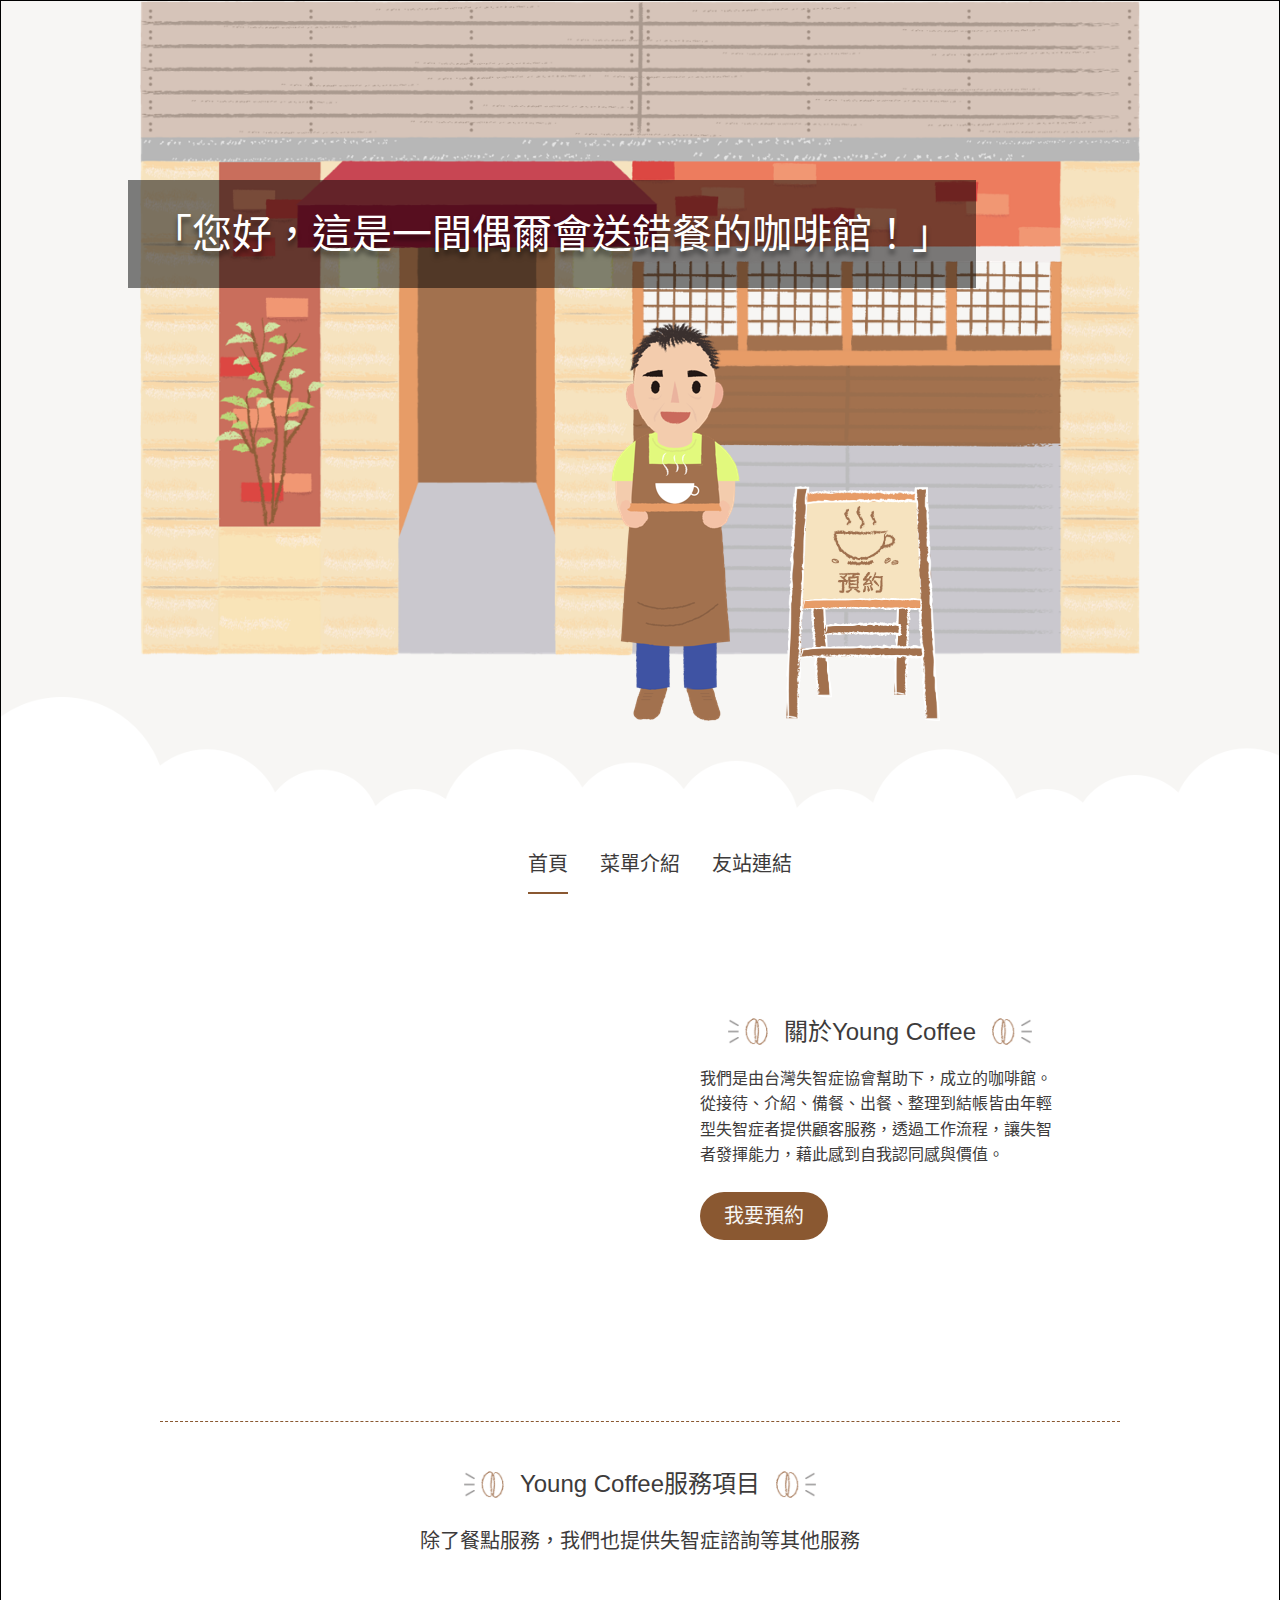
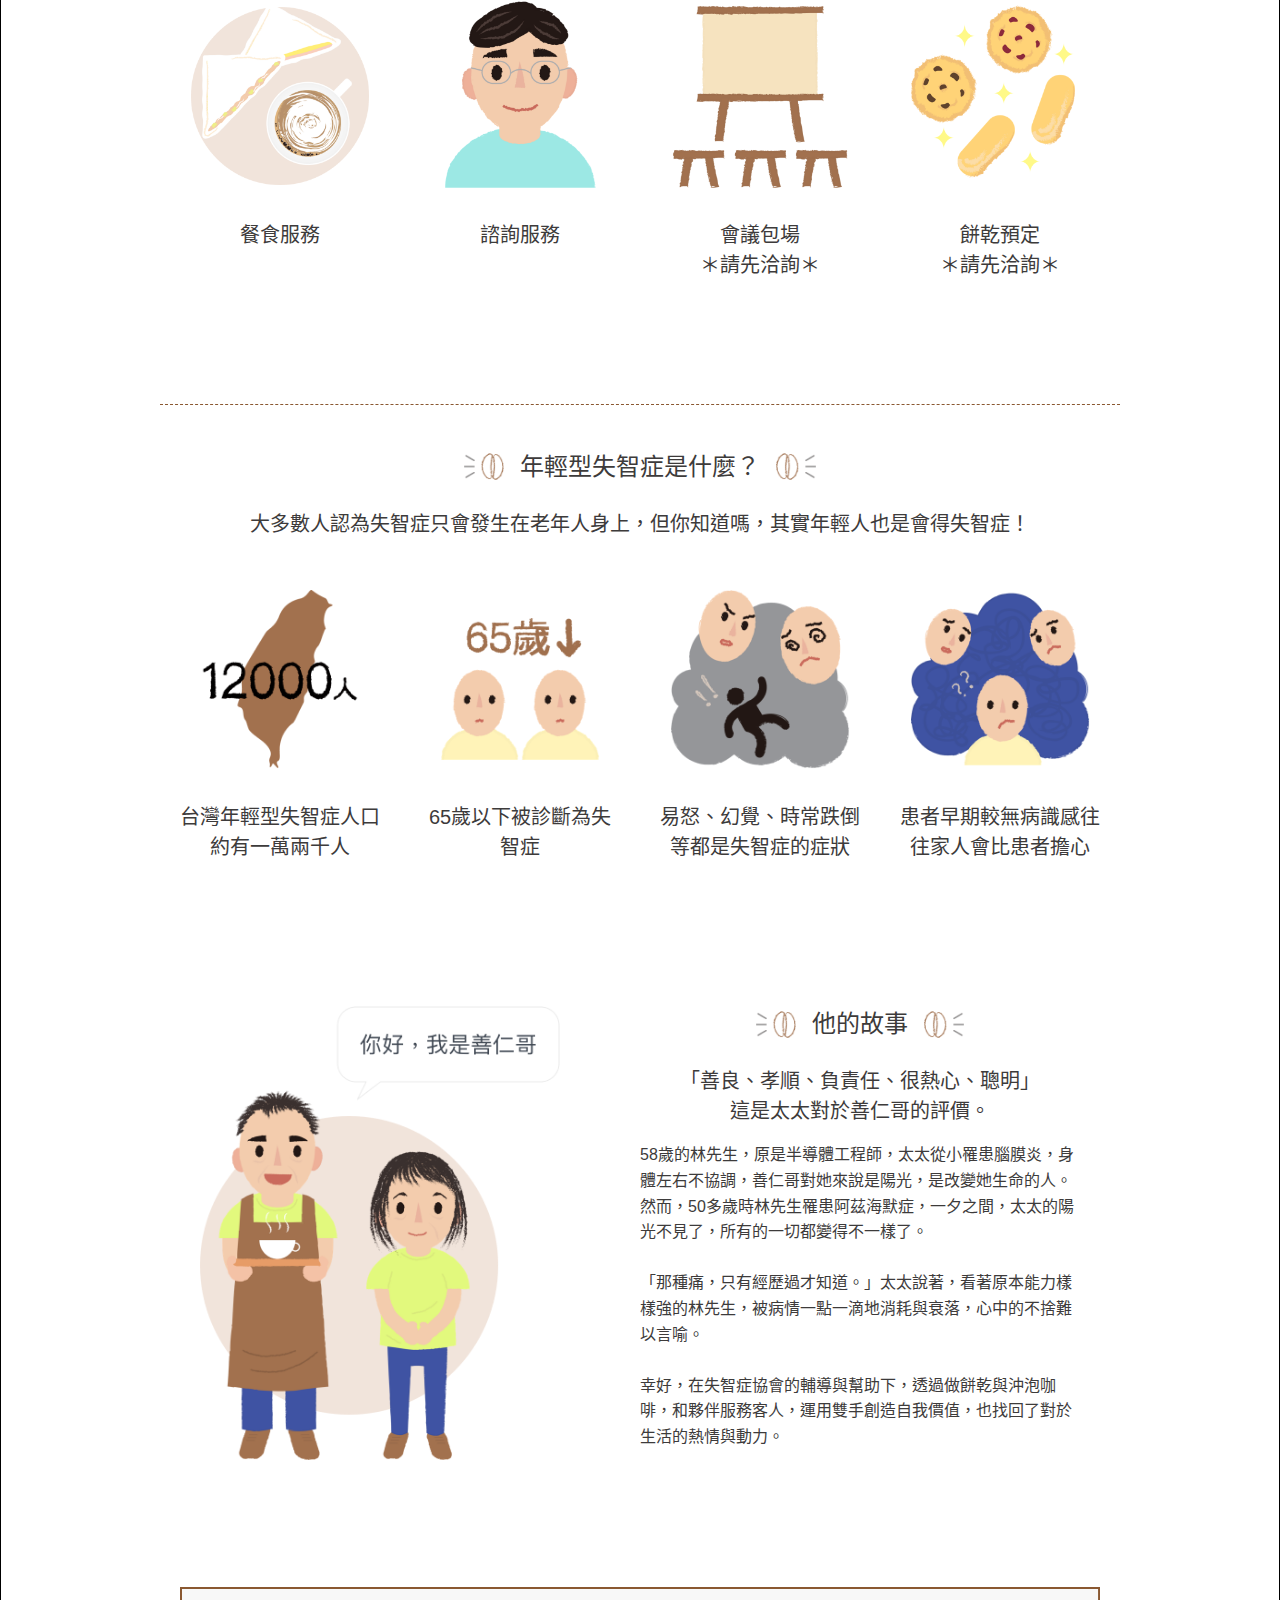
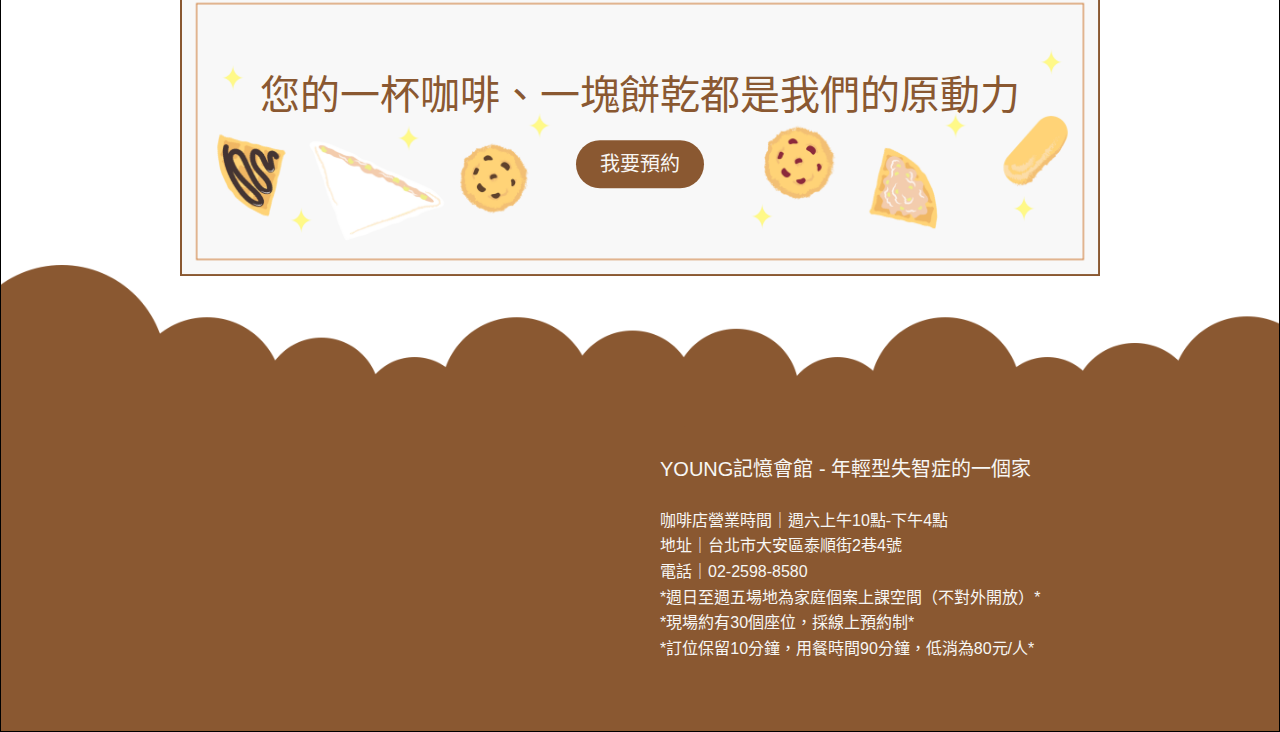
==== index.html @ fb441cea "upload" ====
<!DOCTYPE html>
<html lang="zh-TW">
<head>
	<meta charset="UTF-8">
	<meta name="viewport" content="width=device-width,initial-scale=1.0">
	<title>Young Coffee</title>
	<link rel="stylesheet" type="text/css" href="css/reset.css">
	<link rel="stylesheet" type="text/css" href="css/bootstrap-grid.css">
	<link rel="stylesheet" type="text/css" href="css/base.css">
	<link rel="stylesheet" type="text/css" href="css/style.css">
	<link rel="stylesheet" type="text/css" href="css/animate.min.css">

	
</head>
<body>
	<div class="wrapper bg-color-secondary">
		<!-- start hero -->
		<div class="hero">
			<div class="hero_img img-fluid">
				<img src="img/房子.png" alt="">
				<div class="hero_mrlin img-fluid animated fadeIn">
					<img src="img/林大哥.png" alt="">
				</div>
				<div class="reservation img-fluid animated zoomIn">
					<a href="https://www.surveycake.com/s/KpwPR"><img src="img/reservation@3x.png" alt=""></a>	
				</div>
			</div>	
			<div class="hero_txt animated slideInUp"><h2>「您好，這是一間偶爾會送錯餐的咖啡館！」</h2>
			</div>			
		</div>
		<!-- end hero -->
		
		<!-- start content -->
		<div class="content">
			<div class="decorate">
				<img class="img-fluid" src="img/shape.png" alt="">
			</div>
			<div class="container">			
					<div class="navbar">
						<ul>
							<li><a href="index.html" class="currant">首頁</a></li>
							<li><a href="menu.html">菜單介紹</a></li>
							<li><a href="otherweb.html">友站連結</a></li>
						</ul>
						
					</div>					
				<div class="row justify-content-center">
					<div class="col-md-6">
						<iframe width="100%" height="300" src="https://www.youtube.com/embed/9ApBZkuXdgc" frameborder="0" allow="accelerometer; autoplay; encrypted-media; gyroscope; picture-in-picture" allowfullscreen></iframe>
					</div>
					<div class="col-md-5">
						<div class="content_title">
							<img class="title_icon" src="img/title_left.png" alt=""><h3>關於Young Coffee</h3><img class="title_icon" src="img/title_right.png" alt="">
						</div>
						<p class="content_txt">我們是由台灣失智症協會幫助下，成立的咖啡館。<br>
							從接待、介紹、備餐、出餐、整理到結帳皆由年輕型失智症者提供顧客服務，透過工作流程，讓失智者發揮能力，藉此感到自我認同感與價值。</p>
						<a class="btn" href="https://www.surveycake.com/s/KpwPR" >我要預約</a>					
					</div>
				</div>
				<div class="row service">
					<div class="col-sm-12">
						<div class="content_title">
							<img class="title_icon" src="img/title_left.png" alt=""><h3>Young Coffee服務項目</h3><img class="title_icon" src="img/title_right.png" alt="">
						</div>
						<h4 class="content_subtitle">除了餐點服務，我們也提供失智症諮詢等其他服務</h4>
					</div>
					<div class="content_item col-6 col-sm-6 col-md-3">
						<img class="img-fluid" src="img/sevice1.png" alt="">
						<h4 class="item_txt">餐食服務</h4>
					</div>
					<div class="content_item col-6 col-sm-6 col-md-3">
						<img class="img-fluid" src="img/sevice2.png" alt="">
						<h4 class="item_txt">諮詢服務</h4>
					</div>
					<div class="content_item col-6 col-sm-6 col-md-3">
						<img class="img-fluid" src="img/sevice3.png" alt="">
						<h4 class="item_txt">會議包場<br>＊請先洽詢＊</h4>
					</div>
					<div class="content_item col-6 col-sm-6 col-md-3">
						<img class="img-fluid" src="img/sevice4.png" alt="">
						<h4 class="item_txt">餅乾預定<br>＊請先洽詢＊</h4>
					</div>	
				</div>
				<div class="row alert">
					<div class="col-sm-12">
						<div class="content_title">
							<img class="title_icon" src="img/title_left.png" alt=""><h3>年輕型失智症是什麼？</h3><img class="title_icon" src="img/title_right.png" alt="">
						</div>
						<h4 class="content_subtitle">大多數人認為失智症只會發生在老年人身上，但你知道嗎，其實年輕人也是會得失智症！</h4>
					</div>
					<div class="content_item col-6 col-sm-6 col-md-3">
						<img class="img-fluid" src="img/alert1.png" alt="">
						<h4 class="item_txt">台灣年輕型失智症人口約有一萬兩千人</h4>
					</div>
					<div class="content_item col-6 col-sm-6 col-md-3">
						<img class="img-fluid" src="img/alert2.png" alt="">
						<h4 class="item_txt">65歲以下被診斷為失智症</h4>
					</div>
					<div class="content_item col-6 col-sm-6 col-md-3">
						<img class="img-fluid" src="img/alert3.png" alt="">
						<h4 class="item_txt">易怒、幻覺、時常跌倒等都是失智症的症狀</h4>
					</div>
					<div class="content_item col-6 col-sm-6 col-md-3">
						<img class="img-fluid" src="img/alert4.png" alt="">
						<h4 class="item_txt">患者早期較無病識感往往家人會比患者擔心</h4>
					</div>	
				</div>
				<div class="row justify-content-around">
					<div class="mrlin_couple img-fluid col-md-5">
						<img src="img/couple@2x.png" alt="">
					</div>
					<div class="mrlin_story col-md-6">
						<div class="content_title">
							<img class="title_icon" src="img/title_left.png" alt=""><h3>他的故事</h3><img class="title_icon" src="img/title_right.png" alt="">
						</div>
						<h4 class="content_subtitle">「善良、孝順、負責任、很熱心、聰明」<br>
						這是太太對於善仁哥的評價。
						</h4>
						<p class="content_txt">58歲的林先生，原是半導體工程師，太太從小罹患腦膜炎，身體左右不協調，善仁哥對她來說是陽光，是改變她生命的人。然而，50多歲時林先生罹患阿茲海默症，一夕之間，太太的陽光不見了，所有的一切都變得不一樣了。
						<br><br>
						「那種痛，只有經歷過才知道。」太太說著，看著原本能力樣樣強的林先生，被病情一點一滴地消耗與衰落，心中的不捨難以言喻。
						<br><br>
						幸好，在失智症協會的輔導與幫助下，透過做餅乾與沖泡咖啡，和夥伴服務客人，運用雙手創造自我價值，也找回了對於生活的熱情與動力。</p>
					</div>
				</div>
				<div class="row">
					<div class="banner img-fluid col-sm-12">
						<img src="img/banner@2x.png" alt="">
						<div class="banner_inner">
							<div class="banner_title">您的一杯咖啡、一塊餅乾都是我們的原動力</div>
							<a class="btn" href="https://www.surveycake.com/s/KpwPR" >我要預約</a>	
						</div>						
					</div>
				
			</div>
		</div>
		<!-- end content -->

		<!-- start footer -->
		<div class="footer bg-color-primary">
			<div class="decorate_footer">
				<img class="img-fluid" src="img/shape2@2x.png" alt="">
			</div>
			<div class="container">
				<div class="row">
					<div class="footer_map col-sm-6">
						<iframe src="https://www.google.com/maps/embed?pb=!1m14!1m8!1m3!1d14460.980390951638!2d121.531212!3d25.025755!3m2!1i1024!2i768!4f13.1!3m3!1m2!1s0x0%3A0xea2a8d795a9451a2!2zWW91bmfoqJjmhrbmnIPppKgv5bm06LyV5Z6L5aSx5pm655eHL-WkseaZuuWSluWVoS_lpKflronljYDlkpbllaHlu7M!5e0!3m2!1szh-TW!2stw!4v1571021319425!5m2!1szh-TW!2stw" width="100%" height="300px" frameborder="0" style="border:0;" allowfullscreen=""></iframe>
					</div>
					<div class="footer_info col-sm-6 ">
						<h4 class="color-secondary">YOUNG記憶會館 - 年輕型失智症的一個家</h4>
						<p class="color-secondary">
							咖啡店營業時間｜週六上午10點-下午4點 <br>
							地址｜台北市大安區泰順街2巷4號 <br>
							電話｜02-2598-8580<br>
							*週日至週五場地為家庭個案上課空間（不對外開放）* <br>
							*現場約有30個座位，採線上預約制* <br>
							*訂位保留10分鐘，用餐時間90分鐘，低消為80元/人*
						</p>
					</div>
				</div>
			</div>
		</div>
		<!-- end footer -->
	</div>
	
</body>
</html>
---- css/base.css ----
/*
 * You can say something about your file if you need it!
 */
/*-------------------------*/
/* $Catalog 
---------------------------*/
/** 
 * Catalog
 * Font import
 * Reset
 * Color
 * Typography
 * Icons
 * Utility
**/

/*-------------------------*/
/* $Font import
---------------------------*/
.img-fluid {
  max-width: 100%;
  height: auto;
}


html,body{
  font-family:"Helvetica","Roboto","Arial";
  font-size: 16px;
  line-height: 1.6em;
  color: #3D3B3B;
  font-weight: 300;
}
h1,h2,h3,h4,h5,h6,p{
  margin: 0;
  padding: 0;
}

h1{
  font-family: "Helvetica","Roboto","Arial";
  font-size: 80px;
  line-height: 80px;
  font-weight: 700;   
}
h2{
  font-family: "Roboto","Helvetica","Arial";
  font-size: 40px;
  line-height: 60px;
  font-weight: 600;   
}
h3{
  font-family: "Roboto","Helvetica","Arial";
  font-size: 24px;
  line-height: 36px;
  font-weight: 500; 
}
h4{
  font-family: "Roboto","Helvetica","Arial";
  font-size: 20px;
  line-height: 30px;
  font-weight: 400;  
}

p{
  font-family: "Roboto","Helvetica","Arial";
  font-size: 16px;
  line-height: 1.6em;
  font-weight: 300;
  
}
/*-------------------------*/
/* $Reset
---------------------------*/
/*! normalize.css v8.0.1 | MIT License | github.com/necolas/normalize.css */

/* Document
   ========================================================================== */

/**
 * 1. Correct the line height in all browsers.
 * 2. Prevent adjustments of font size after orientation changes in iOS.
 */

html {
  line-height: 1.15; /* 1 */
  -webkit-text-size-adjust: 100%; /* 2 */
}

/* Sections
   ========================================================================== */

/**
 * Remove the margin in all browsers.
 */

body {
  margin: 0;
}

/**
 * Render the `main` element consistently in IE.
 */

main {
  display: block;
}

/**
 * Correct the font size and margin on `h1` elements within `section` and
 * `article` contexts in Chrome, Firefox, and Safari.
 */

h1 {
  font-size: 2em;
  margin: 0.67em 0;
}

/* Grouping content
   ========================================================================== */

/**
 * 1. Add the correct box sizing in Firefox.
 * 2. Show the overflow in Edge and IE.
 */

hr {
  box-sizing: content-box; /* 1 */
  height: 0; /* 1 */
  overflow: visible; /* 2 */
}

/**
 * 1. Correct the inheritance and scaling of font size in all browsers.
 * 2. Correct the odd `em` font sizing in all browsers.
 */

pre {
  font-family: monospace, monospace; /* 1 */
  font-size: 1em; /* 2 */
}

/* Text-level semantics
   ========================================================================== */

/**
 * Remove the gray background on active links in IE 10.
 */

a {
  background-color: transparent;
}

/**
 * 1. Remove the bottom border in Chrome 57-
 * 2. Add the correct text decoration in Chrome, Edge, IE, Opera, and Safari.
 */

abbr[title] {
  border-bottom: none; /* 1 */
  text-decoration: underline; /* 2 */
  text-decoration: underline dotted; /* 2 */
}

/**
 * Add the correct font weight in Chrome, Edge, and Safari.
 */

b,
strong {
  font-weight: bolder;
}

/**
 * 1. Correct the inheritance and scaling of font size in all browsers.
 * 2. Correct the odd `em` font sizing in all browsers.
 */

code,
kbd,
samp {
  font-family: monospace, monospace; /* 1 */
  font-size: 1em; /* 2 */
}

/**
 * Add the correct font size in all browsers.
 */

small {
  font-size: 80%;
}

/**
 * Prevent `sub` and `sup` elements from affecting the line height in
 * all browsers.
 */

sub,
sup {
  font-size: 75%;
  line-height: 0;
  position: relative;
  vertical-align: baseline;
}

sub {
  bottom: -0.25em;
}

sup {
  top: -0.5em;
}

/* Embedded content
   ========================================================================== */

/**
 * Remove the border on images inside links in IE 10.
 */

img {
  border-style: none;
}

/* Forms
   ========================================================================== */

/**
 * 1. Change the font styles in all browsers.
 * 2. Remove the margin in Firefox and Safari.
 */

button,
input,
optgroup,
select,
textarea {
  font-family: inherit; /* 1 */
  font-size: 100%; /* 1 */
  line-height: 1.15; /* 1 */
  margin: 0; /* 2 */
}

/**
 * Show the overflow in IE.
 * 1. Show the overflow in Edge.
 */

button,
input { /* 1 */
  overflow: visible;
}

/**
 * Remove the inheritance of text transform in Edge, Firefox, and IE.
 * 1. Remove the inheritance of text transform in Firefox.
 */

button,
select { /* 1 */
  text-transform: none;
}

/**
 * Correct the inability to style clickable types in iOS and Safari.
 */

button,
[type="button"],
[type="reset"],
[type="submit"] {
  -webkit-appearance: button;
}

/**
 * Remove the inner border and padding in Firefox.
 */

button::-moz-focus-inner,
[type="button"]::-moz-focus-inner,
[type="reset"]::-moz-focus-inner,
[type="submit"]::-moz-focus-inner {
  border-style: none;
  padding: 0;
}

/**
 * Restore the focus styles unset by the previous rule.
 */

button:-moz-focusring,
[type="button"]:-moz-focusring,
[type="reset"]:-moz-focusring,
[type="submit"]:-moz-focusring {
  outline: 1px dotted ButtonText;
}

/**
 * Correct the padding in Firefox.
 */

fieldset {
  padding: 0.35em 0.75em 0.625em;
}

/**
 * 1. Correct the text wrapping in Edge and IE.
 * 2. Correct the color inheritance from `fieldset` elements in IE.
 * 3. Remove the padding so developers are not caught out when they zero out
 *    `fieldset` elements in all browsers.
 */

legend {
  box-sizing: border-box; /* 1 */
  color: inherit; /* 2 */
  display: table; /* 1 */
  max-width: 100%; /* 1 */
  padding: 0; /* 3 */
  white-space: normal; /* 1 */
}

/**
 * Add the correct vertical alignment in Chrome, Firefox, and Opera.
 */

progress {
  vertical-align: baseline;
}

/**
 * Remove the default vertical scrollbar in IE 10+.
 */

textarea {
  overflow: auto;
}

/**
 * 1. Add the correct box sizing in IE 10.
 * 2. Remove the padding in IE 10.
 */

[type="checkbox"],
[type="radio"] {
  box-sizing: border-box; /* 1 */
  padding: 0; /* 2 */
}

/**
 * Correct the cursor style of increment and decrement buttons in Chrome.
 */

[type="number"]::-webkit-inner-spin-button,
[type="number"]::-webkit-outer-spin-button {
  height: auto;
}

/**
 * 1. Correct the odd appearance in Chrome and Safari.
 * 2. Correct the outline style in Safari.
 */

[type="search"] {
  -webkit-appearance: textfield; /* 1 */
  outline-offset: -2px; /* 2 */
}

/**
 * Remove the inner padding in Chrome and Safari on macOS.
 */

[type="search"]::-webkit-search-decoration {
  -webkit-appearance: none;
}

/**
 * 1. Correct the inability to style clickable types in iOS and Safari.
 * 2. Change font properties to `inherit` in Safari.
 */

::-webkit-file-upload-button {
  -webkit-appearance: button; /* 1 */
  font: inherit; /* 2 */
}

/* Interactive
   ========================================================================== */

/*
 * Add the correct display in Edge, IE 10+, and Firefox.
 */

details {
  display: block;
}

/*
 * Add the correct display in all browsers.
 */

summary {
  display: list-item;
}

/* Misc
   ========================================================================== */

/**
 * Add the correct display in IE 10+.
 */

template {
  display: none;
}

/**
 * Add the correct display in IE 10.
 */

[hidden] {
  display: none;
}
/*-------------------------*/
/* $Color
---------------------------*/
.color-primary{color: #8A5831;}
.color-secondary{color: #F7F6F4;}
.color-black{color: #3D3B3B;}


.bg-color-primary{background-color: #8A5831;}
.bg-color-secondary{background-color: #F7F6F4;}
.bg-color-black{background-color: #3D3B3B;}

/*-------------------------*/
/* $Typography
---------------------------*/



/*-------------------------*/
/* $Icons
---------------------------*/


/*!
 * Font Awesome Free 5.10.2 by @fontawesome - https://fontawesome.com
 * License - https://fontawesome.com/license/free (Icons: CC BY 4.0, Fonts: SIL OFL 1.1, Code: MIT License)
 */
.fa,
.fas,
.far,
.fal,
.fad,
.fab {
  -moz-osx-font-smoothing: grayscale;
  -webkit-font-smoothing: antialiased;
  display: inline-block;
  font-style: normal;
  font-variant: normal;
  text-rendering: auto;
  line-height: 1; }

.fa-lg {
  font-size: 1.33333em;
  line-height: 0.75em;
  vertical-align: -.0667em; }

.fa-xs {
  font-size: .75em; }

.fa-sm {
  font-size: .875em; }

.fa-1x {
  font-size: 1em; }

.fa-2x {
  font-size: 2em; }

.fa-3x {
  font-size: 3em; }

.fa-4x {
  font-size: 4em; }

.fa-5x {
  font-size: 5em; }

.fa-6x {
  font-size: 6em; }

.fa-7x {
  font-size: 7em; }

.fa-8x {
  font-size: 8em; }

.fa-9x {
  font-size: 9em; }

.fa-10x {
  font-size: 10em; }

.fa-fw {
  text-align: center;
  width: 1.25em; }

.fa-ul {
  list-style-type: none;
  margin-left: 2.5em;
  padding-left: 0; }
  .fa-ul > li {
    position: relative; }

.fa-li {
  left: -2em;
  position: absolute;
  text-align: center;
  width: 2em;
  line-height: inherit; }

.fa-border {
  border: solid 0.08em #eee;
  border-radius: .1em;
  padding: .2em .25em .15em; }

.fa-pull-left {
  float: left; }

.fa-pull-right {
  float: right; }

.fa.fa-pull-left,
.fas.fa-pull-left,
.far.fa-pull-left,
.fal.fa-pull-left,
.fab.fa-pull-left {
  margin-right: .3em; }

.fa.fa-pull-right,
.fas.fa-pull-right,
.far.fa-pull-right,
.fal.fa-pull-right,
.fab.fa-pull-right {
  margin-left: .3em; }

.fa-spin {
  -webkit-animation: fa-spin 2s infinite linear;
          animation: fa-spin 2s infinite linear; }

.fa-pulse {
  -webkit-animation: fa-spin 1s infinite steps(8);
          animation: fa-spin 1s infinite steps(8); }

@-webkit-keyframes fa-spin {
  0% {
    -webkit-transform: rotate(0deg);
            transform: rotate(0deg); }
  100% {
    -webkit-transform: rotate(360deg);
            transform: rotate(360deg); } }

@keyframes fa-spin {
  0% {
    -webkit-transform: rotate(0deg);
            transform: rotate(0deg); }
  100% {
    -webkit-transform: rotate(360deg);
            transform: rotate(360deg); } }

.fa-rotate-90 {
  -ms-filter: "progid:DXImageTransform.Microsoft.BasicImage(rotation=1)";
  -webkit-transform: rotate(90deg);
          transform: rotate(90deg); }

.fa-rotate-180 {
  -ms-filter: "progid:DXImageTransform.Microsoft.BasicImage(rotation=2)";
  -webkit-transform: rotate(180deg);
          transform: rotate(180deg); }

.fa-rotate-270 {
  -ms-filter: "progid:DXImageTransform.Microsoft.BasicImage(rotation=3)";
  -webkit-transform: rotate(270deg);
          transform: rotate(270deg); }

.fa-flip-horizontal {
  -ms-filter: "progid:DXImageTransform.Microsoft.BasicImage(rotation=0, mirror=1)";
  -webkit-transform: scale(-1, 1);
          transform: scale(-1, 1); }

.fa-flip-vertical {
  -ms-filter: "progid:DXImageTransform.Microsoft.BasicImage(rotation=2, mirror=1)";
  -webkit-transform: scale(1, -1);
          transform: scale(1, -1); }

.fa-flip-both, .fa-flip-horizontal.fa-flip-vertical {
  -ms-filter: "progid:DXImageTransform.Microsoft.BasicImage(rotation=2, mirror=1)";
  -webkit-transform: scale(-1, -1);
          transform: scale(-1, -1); }

:root .fa-rotate-90,
:root .fa-rotate-180,
:root .fa-rotate-270,
:root .fa-flip-horizontal,
:root .fa-flip-vertical,
:root .fa-flip-both {
  -webkit-filter: none;
          filter: none; }

.fa-stack {
  display: inline-block;
  height: 2em;
  line-height: 2em;
  position: relative;
  vertical-align: middle;
  width: 2.5em; }

.fa-stack-1x,
.fa-stack-2x {
  left: 0;
  position: absolute;
  text-align: center;
  width: 100%; }

.fa-stack-1x {
  line-height: inherit; }

.fa-stack-2x {
  font-size: 2em; }

.fa-inverse {
  color: #fff; }

/* Font Awesome uses the Unicode Private Use Area (PUA) to ensure screen
readers do not read off random characters that represent icons */
.fa-500px:before {
  content: "\f26e"; }

.fa-accessible-icon:before {
  content: "\f368"; }

.fa-accusoft:before {
  content: "\f369"; }

.fa-acquisitions-incorporated:before {
  content: "\f6af"; }

.fa-ad:before {
  content: "\f641"; }

.fa-address-book:before {
  content: "\f2b9"; }

.fa-address-card:before {
  content: "\f2bb"; }

.fa-adjust:before {
  content: "\f042"; }

.fa-adn:before {
  content: "\f170"; }

.fa-adobe:before {
  content: "\f778"; }

.fa-adversal:before {
  content: "\f36a"; }

.fa-affiliatetheme:before {
  content: "\f36b"; }

.fa-air-freshener:before {
  content: "\f5d0"; }

.fa-airbnb:before {
  content: "\f834"; }

.fa-algolia:before {
  content: "\f36c"; }

.fa-align-center:before {
  content: "\f037"; }

.fa-align-justify:before {
  content: "\f039"; }

.fa-align-left:before {
  content: "\f036"; }

.fa-align-right:before {
  content: "\f038"; }

.fa-alipay:before {
  content: "\f642"; }

.fa-allergies:before {
  content: "\f461"; }

.fa-amazon:before {
  content: "\f270"; }

.fa-amazon-pay:before {
  content: "\f42c"; }

.fa-ambulance:before {
  content: "\f0f9"; }

.fa-american-sign-language-interpreting:before {
  content: "\f2a3"; }

.fa-amilia:before {
  content: "\f36d"; }

.fa-anchor:before {
  content: "\f13d"; }

.fa-android:before {
  content: "\f17b"; }

.fa-angellist:before {
  content: "\f209"; }

.fa-angle-double-down:before {
  content: "\f103"; }

.fa-angle-double-left:before {
  content: "\f100"; }

.fa-angle-double-right:before {
  content: "\f101"; }

.fa-angle-double-up:before {
  content: "\f102"; }

.fa-angle-down:before {
  content: "\f107"; }

.fa-angle-left:before {
  content: "\f104"; }

.fa-angle-right:before {
  content: "\f105"; }

.fa-angle-up:before {
  content: "\f106"; }

.fa-angry:before {
  content: "\f556"; }

.fa-angrycreative:before {
  content: "\f36e"; }

.fa-angular:before {
  content: "\f420"; }

.fa-ankh:before {
  content: "\f644"; }

.fa-app-store:before {
  content: "\f36f"; }

.fa-app-store-ios:before {
  content: "\f370"; }

.fa-apper:before {
  content: "\f371"; }

.fa-apple:before {
  content: "\f179"; }

.fa-apple-alt:before {
  content: "\f5d1"; }

.fa-apple-pay:before {
  content: "\f415"; }

.fa-archive:before {
  content: "\f187"; }

.fa-archway:before {
  content: "\f557"; }

.fa-arrow-alt-circle-down:before {
  content: "\f358"; }

.fa-arrow-alt-circle-left:before {
  content: "\f359"; }

.fa-arrow-alt-circle-right:before {
  content: "\f35a"; }

.fa-arrow-alt-circle-up:before {
  content: "\f35b"; }

.fa-arrow-circle-down:before {
  content: "\f0ab"; }

.fa-arrow-circle-left:before {
  content: "\f0a8"; }

.fa-arrow-circle-right:before {
  content: "\f0a9"; }

.fa-arrow-circle-up:before {
  content: "\f0aa"; }

.fa-arrow-down:before {
  content: "\f063"; }

.fa-arrow-left:before {
  content: "\f060"; }

.fa-arrow-right:before {
  content: "\f061"; }

.fa-arrow-up:before {
  content: "\f062"; }

.fa-arrows-alt:before {
  content: "\f0b2"; }

.fa-arrows-alt-h:before {
  content: "\f337"; }

.fa-arrows-alt-v:before {
  content: "\f338"; }

.fa-artstation:before {
  content: "\f77a"; }

.fa-assistive-listening-systems:before {
  content: "\f2a2"; }

.fa-asterisk:before {
  content: "\f069"; }

.fa-asymmetrik:before {
  content: "\f372"; }

.fa-at:before {
  content: "\f1fa"; }

.fa-atlas:before {
  content: "\f558"; }

.fa-atlassian:before {
  content: "\f77b"; }

.fa-atom:before {
  content: "\f5d2"; }

.fa-audible:before {
  content: "\f373"; }

.fa-audio-description:before {
  content: "\f29e"; }

.fa-autoprefixer:before {
  content: "\f41c"; }

.fa-avianex:before {
  content: "\f374"; }

.fa-aviato:before {
  content: "\f421"; }

.fa-award:before {
  content: "\f559"; }

.fa-aws:before {
  content: "\f375"; }

.fa-baby:before {
  content: "\f77c"; }

.fa-baby-carriage:before {
  content: "\f77d"; }

.fa-backspace:before {
  content: "\f55a"; }

.fa-backward:before {
  content: "\f04a"; }

.fa-bacon:before {
  content: "\f7e5"; }

.fa-balance-scale:before {
  content: "\f24e"; }

.fa-balance-scale-left:before {
  content: "\f515"; }

.fa-balance-scale-right:before {
  content: "\f516"; }

.fa-ban:before {
  content: "\f05e"; }

.fa-band-aid:before {
  content: "\f462"; }

.fa-bandcamp:before {
  content: "\f2d5"; }

.fa-barcode:before {
  content: "\f02a"; }

.fa-bars:before {
  content: "\f0c9"; }

.fa-baseball-ball:before {
  content: "\f433"; }

.fa-basketball-ball:before {
  content: "\f434"; }

.fa-bath:before {
  content: "\f2cd"; }

.fa-battery-empty:before {
  content: "\f244"; }

.fa-battery-full:before {
  content: "\f240"; }

.fa-battery-half:before {
  content: "\f242"; }

.fa-battery-quarter:before {
  content: "\f243"; }

.fa-battery-three-quarters:before {
  content: "\f241"; }

.fa-battle-net:before {
  content: "\f835"; }

.fa-bed:before {
  content: "\f236"; }

.fa-beer:before {
  content: "\f0fc"; }

.fa-behance:before {
  content: "\f1b4"; }

.fa-behance-square:before {
  content: "\f1b5"; }

.fa-bell:before {
  content: "\f0f3"; }

.fa-bell-slash:before {
  content: "\f1f6"; }

.fa-bezier-curve:before {
  content: "\f55b"; }

.fa-bible:before {
  content: "\f647"; }

.fa-bicycle:before {
  content: "\f206"; }

.fa-biking:before {
  content: "\f84a"; }

.fa-bimobject:before {
  content: "\f378"; }

.fa-binoculars:before {
  content: "\f1e5"; }

.fa-biohazard:before {
  content: "\f780"; }

.fa-birthday-cake:before {
  content: "\f1fd"; }

.fa-bitbucket:before {
  content: "\f171"; }

.fa-bitcoin:before {
  content: "\f379"; }

.fa-bity:before {
  content: "\f37a"; }

.fa-black-tie:before {
  content: "\f27e"; }

.fa-blackberry:before {
  content: "\f37b"; }

.fa-blender:before {
  content: "\f517"; }

.fa-blender-phone:before {
  content: "\f6b6"; }

.fa-blind:before {
  content: "\f29d"; }

.fa-blog:before {
  content: "\f781"; }

.fa-blogger:before {
  content: "\f37c"; }

.fa-blogger-b:before {
  content: "\f37d"; }

.fa-bluetooth:before {
  content: "\f293"; }

.fa-bluetooth-b:before {
  content: "\f294"; }

.fa-bold:before {
  content: "\f032"; }

.fa-bolt:before {
  content: "\f0e7"; }

.fa-bomb:before {
  content: "\f1e2"; }

.fa-bone:before {
  content: "\f5d7"; }

.fa-bong:before {
  content: "\f55c"; }

.fa-book:before {
  content: "\f02d"; }

.fa-book-dead:before {
  content: "\f6b7"; }

.fa-book-medical:before {
  content: "\f7e6"; }

.fa-book-open:before {
  content: "\f518"; }

.fa-book-reader:before {
  content: "\f5da"; }

.fa-bookmark:before {
  content: "\f02e"; }

.fa-bootstrap:before {
  content: "\f836"; }

.fa-border-all:before {
  content: "\f84c"; }

.fa-border-none:before {
  content: "\f850"; }

.fa-border-style:before {
  content: "\f853"; }

.fa-bowling-ball:before {
  content: "\f436"; }

.fa-box:before {
  content: "\f466"; }

.fa-box-open:before {
  content: "\f49e"; }

.fa-boxes:before {
  content: "\f468"; }

.fa-braille:before {
  content: "\f2a1"; }

.fa-brain:before {
  content: "\f5dc"; }

.fa-bread-slice:before {
  content: "\f7ec"; }

.fa-briefcase:before {
  content: "\f0b1"; }

.fa-briefcase-medical:before {
  content: "\f469"; }

.fa-broadcast-tower:before {
  content: "\f519"; }

.fa-broom:before {
  content: "\f51a"; }

.fa-brush:before {
  content: "\f55d"; }

.fa-btc:before {
  content: "\f15a"; }

.fa-buffer:before {
  content: "\f837"; }

.fa-bug:before {
  content: "\f188"; }

.fa-building:before {
  content: "\f1ad"; }

.fa-bullhorn:before {
  content: "\f0a1"; }

.fa-bullseye:before {
  content: "\f140"; }

.fa-burn:before {
  content: "\f46a"; }

.fa-buromobelexperte:before {
  content: "\f37f"; }

.fa-bus:before {
  content: "\f207"; }

.fa-bus-alt:before {
  content: "\f55e"; }

.fa-business-time:before {
  content: "\f64a"; }

.fa-buysellads:before {
  content: "\f20d"; }

.fa-calculator:before {
  content: "\f1ec"; }

.fa-calendar:before {
  content: "\f133"; }

.fa-calendar-alt:before {
  content: "\f073"; }

.fa-calendar-check:before {
  content: "\f274"; }

.fa-calendar-day:before {
  content: "\f783"; }

.fa-calendar-minus:before {
  content: "\f272"; }

.fa-calendar-plus:before {
  content: "\f271"; }

.fa-calendar-times:before {
  content: "\f273"; }

.fa-calendar-week:before {
  content: "\f784"; }

.fa-camera:before {
  content: "\f030"; }

.fa-camera-retro:before {
  content: "\f083"; }

.fa-campground:before {
  content: "\f6bb"; }

.fa-canadian-maple-leaf:before {
  content: "\f785"; }

.fa-candy-cane:before {
  content: "\f786"; }

.fa-cannabis:before {
  content: "\f55f"; }

.fa-capsules:before {
  content: "\f46b"; }

.fa-car:before {
  content: "\f1b9"; }

.fa-car-alt:before {
  content: "\f5de"; }

.fa-car-battery:before {
  content: "\f5df"; }

.fa-car-crash:before {
  content: "\f5e1"; }

.fa-car-side:before {
  content: "\f5e4"; }

.fa-caret-down:before {
  content: "\f0d7"; }

.fa-caret-left:before {
  content: "\f0d9"; }

.fa-caret-right:before {
  content: "\f0da"; }

.fa-caret-square-down:before {
  content: "\f150"; }

.fa-caret-square-left:before {
  content: "\f191"; }

.fa-caret-square-right:before {
  content: "\f152"; }

.fa-caret-square-up:before {
  content: "\f151"; }

.fa-caret-up:before {
  content: "\f0d8"; }

.fa-carrot:before {
  content: "\f787"; }

.fa-cart-arrow-down:before {
  content: "\f218"; }

.fa-cart-plus:before {
  content: "\f217"; }

.fa-cash-register:before {
  content: "\f788"; }

.fa-cat:before {
  content: "\f6be"; }

.fa-cc-amazon-pay:before {
  content: "\f42d"; }

.fa-cc-amex:before {
  content: "\f1f3"; }

.fa-cc-apple-pay:before {
  content: "\f416"; }

.fa-cc-diners-club:before {
  content: "\f24c"; }

.fa-cc-discover:before {
  content: "\f1f2"; }

.fa-cc-jcb:before {
  content: "\f24b"; }

.fa-cc-mastercard:before {
  content: "\f1f1"; }

.fa-cc-paypal:before {
  content: "\f1f4"; }

.fa-cc-stripe:before {
  content: "\f1f5"; }

.fa-cc-visa:before {
  content: "\f1f0"; }

.fa-centercode:before {
  content: "\f380"; }

.fa-centos:before {
  content: "\f789"; }

.fa-certificate:before {
  content: "\f0a3"; }

.fa-chair:before {
  content: "\f6c0"; }

.fa-chalkboard:before {
  content: "\f51b"; }

.fa-chalkboard-teacher:before {
  content: "\f51c"; }

.fa-charging-station:before {
  content: "\f5e7"; }

.fa-chart-area:before {
  content: "\f1fe"; }

.fa-chart-bar:before {
  content: "\f080"; }

.fa-chart-line:before {
  content: "\f201"; }

.fa-chart-pie:before {
  content: "\f200"; }

.fa-check:before {
  content: "\f00c"; }

.fa-check-circle:before {
  content: "\f058"; }

.fa-check-double:before {
  content: "\f560"; }

.fa-check-square:before {
  content: "\f14a"; }

.fa-cheese:before {
  content: "\f7ef"; }

.fa-chess:before {
  content: "\f439"; }

.fa-chess-bishop:before {
  content: "\f43a"; }

.fa-chess-board:before {
  content: "\f43c"; }

.fa-chess-king:before {
  content: "\f43f"; }

.fa-chess-knight:before {
  content: "\f441"; }

.fa-chess-pawn:before {
  content: "\f443"; }

.fa-chess-queen:before {
  content: "\f445"; }

.fa-chess-rook:before {
  content: "\f447"; }

.fa-chevron-circle-down:before {
  content: "\f13a"; }

.fa-chevron-circle-left:before {
  content: "\f137"; }

.fa-chevron-circle-right:before {
  content: "\f138"; }

.fa-chevron-circle-up:before {
  content: "\f139"; }

.fa-chevron-down:before {
  content: "\f078"; }

.fa-chevron-left:before {
  content: "\f053"; }

.fa-chevron-right:before {
  content: "\f054"; }

.fa-chevron-up:before {
  content: "\f077"; }

.fa-child:before {
  content: "\f1ae"; }

.fa-chrome:before {
  content: "\f268"; }

.fa-chromecast:before {
  content: "\f838"; }

.fa-church:before {
  content: "\f51d"; }

.fa-circle:before {
  content: "\f111"; }

.fa-circle-notch:before {
  content: "\f1ce"; }

.fa-city:before {
  content: "\f64f"; }

.fa-clinic-medical:before {
  content: "\f7f2"; }

.fa-clipboard:before {
  content: "\f328"; }

.fa-clipboard-check:before {
  content: "\f46c"; }

.fa-clipboard-list:before {
  content: "\f46d"; }

.fa-clock:before {
  content: "\f017"; }

.fa-clone:before {
  content: "\f24d"; }

.fa-closed-captioning:before {
  content: "\f20a"; }

.fa-cloud:before {
  content: "\f0c2"; }

.fa-cloud-download-alt:before {
  content: "\f381"; }

.fa-cloud-meatball:before {
  content: "\f73b"; }

.fa-cloud-moon:before {
  content: "\f6c3"; }

.fa-cloud-moon-rain:before {
  content: "\f73c"; }

.fa-cloud-rain:before {
  content: "\f73d"; }

.fa-cloud-showers-heavy:before {
  content: "\f740"; }

.fa-cloud-sun:before {
  content: "\f6c4"; }

.fa-cloud-sun-rain:before {
  content: "\f743"; }

.fa-cloud-upload-alt:before {
  content: "\f382"; }

.fa-cloudscale:before {
  content: "\f383"; }

.fa-cloudsmith:before {
  content: "\f384"; }

.fa-cloudversify:before {
  content: "\f385"; }

.fa-cocktail:before {
  content: "\f561"; }

.fa-code:before {
  content: "\f121"; }

.fa-code-branch:before {
  content: "\f126"; }

.fa-codepen:before {
  content: "\f1cb"; }

.fa-codiepie:before {
  content: "\f284"; }

.fa-coffee:before {
  content: "\f0f4"; }

.fa-cog:before {
  content: "\f013"; }

.fa-cogs:before {
  content: "\f085"; }

.fa-coins:before {
  content: "\f51e"; }

.fa-columns:before {
  content: "\f0db"; }

.fa-comment:before {
  content: "\f075"; }

.fa-comment-alt:before {
  content: "\f27a"; }

.fa-comment-dollar:before {
  content: "\f651"; }

.fa-comment-dots:before {
  content: "\f4ad"; }

.fa-comment-medical:before {
  content: "\f7f5"; }

.fa-comment-slash:before {
  content: "\f4b3"; }

.fa-comments:before {
  content: "\f086"; }

.fa-comments-dollar:before {
  content: "\f653"; }

.fa-compact-disc:before {
  content: "\f51f"; }

.fa-compass:before {
  content: "\f14e"; }

.fa-compress:before {
  content: "\f066"; }

.fa-compress-arrows-alt:before {
  content: "\f78c"; }

.fa-concierge-bell:before {
  content: "\f562"; }

.fa-confluence:before {
  content: "\f78d"; }

.fa-connectdevelop:before {
  content: "\f20e"; }

.fa-contao:before {
  content: "\f26d"; }

.fa-cookie:before {
  content: "\f563"; }

.fa-cookie-bite:before {
  content: "\f564"; }

.fa-copy:before {
  content: "\f0c5"; }

.fa-copyright:before {
  content: "\f1f9"; }

.fa-cotton-bureau:before {
  content: "\f89e"; }

.fa-couch:before {
  content: "\f4b8"; }

.fa-cpanel:before {
  content: "\f388"; }

.fa-creative-commons:before {
  content: "\f25e"; }

.fa-creative-commons-by:before {
  content: "\f4e7"; }

.fa-creative-commons-nc:before {
  content: "\f4e8"; }

.fa-creative-commons-nc-eu:before {
  content: "\f4e9"; }

.fa-creative-commons-nc-jp:before {
  content: "\f4ea"; }

.fa-creative-commons-nd:before {
  content: "\f4eb"; }

.fa-creative-commons-pd:before {
  content: "\f4ec"; }

.fa-creative-commons-pd-alt:before {
  content: "\f4ed"; }

.fa-creative-commons-remix:before {
  content: "\f4ee"; }

.fa-creative-commons-sa:before {
  content: "\f4ef"; }

.fa-creative-commons-sampling:before {
  content: "\f4f0"; }

.fa-creative-commons-sampling-plus:before {
  content: "\f4f1"; }

.fa-creative-commons-share:before {
  content: "\f4f2"; }

.fa-creative-commons-zero:before {
  content: "\f4f3"; }

.fa-credit-card:before {
  content: "\f09d"; }

.fa-critical-role:before {
  content: "\f6c9"; }

.fa-crop:before {
  content: "\f125"; }

.fa-crop-alt:before {
  content: "\f565"; }

.fa-cross:before {
  content: "\f654"; }

.fa-crosshairs:before {
  content: "\f05b"; }

.fa-crow:before {
  content: "\f520"; }

.fa-crown:before {
  content: "\f521"; }

.fa-crutch:before {
  content: "\f7f7"; }

.fa-css3:before {
  content: "\f13c"; }

.fa-css3-alt:before {
  content: "\f38b"; }

.fa-cube:before {
  content: "\f1b2"; }

.fa-cubes:before {
  content: "\f1b3"; }

.fa-cut:before {
  content: "\f0c4"; }

.fa-cuttlefish:before {
  content: "\f38c"; }

.fa-d-and-d:before {
  content: "\f38d"; }

.fa-d-and-d-beyond:before {
  content: "\f6ca"; }

.fa-dashcube:before {
  content: "\f210"; }

.fa-database:before {
  content: "\f1c0"; }

.fa-deaf:before {
  content: "\f2a4"; }

.fa-delicious:before {
  content: "\f1a5"; }

.fa-democrat:before {
  content: "\f747"; }

.fa-deploydog:before {
  content: "\f38e"; }

.fa-deskpro:before {
  content: "\f38f"; }

.fa-desktop:before {
  content: "\f108"; }

.fa-dev:before {
  content: "\f6cc"; }

.fa-deviantart:before {
  content: "\f1bd"; }

.fa-dharmachakra:before {
  content: "\f655"; }

.fa-dhl:before {
  content: "\f790"; }

.fa-diagnoses:before {
  content: "\f470"; }

.fa-diaspora:before {
  content: "\f791"; }

.fa-dice:before {
  content: "\f522"; }

.fa-dice-d20:before {
  content: "\f6cf"; }

.fa-dice-d6:before {
  content: "\f6d1"; }

.fa-dice-five:before {
  content: "\f523"; }

.fa-dice-four:before {
  content: "\f524"; }

.fa-dice-one:before {
  content: "\f525"; }

.fa-dice-six:before {
  content: "\f526"; }

.fa-dice-three:before {
  content: "\f527"; }

.fa-dice-two:before {
  content: "\f528"; }

.fa-digg:before {
  content: "\f1a6"; }

.fa-digital-ocean:before {
  content: "\f391"; }

.fa-digital-tachograph:before {
  content: "\f566"; }

.fa-directions:before {
  content: "\f5eb"; }

.fa-discord:before {
  content: "\f392"; }

.fa-discourse:before {
  content: "\f393"; }

.fa-divide:before {
  content: "\f529"; }

.fa-dizzy:before {
  content: "\f567"; }

.fa-dna:before {
  content: "\f471"; }

.fa-dochub:before {
  content: "\f394"; }

.fa-docker:before {
  content: "\f395"; }

.fa-dog:before {
  content: "\f6d3"; }

.fa-dollar-sign:before {
  content: "\f155"; }

.fa-dolly:before {
  content: "\f472"; }

.fa-dolly-flatbed:before {
  content: "\f474"; }

.fa-donate:before {
  content: "\f4b9"; }

.fa-door-closed:before {
  content: "\f52a"; }

.fa-door-open:before {
  content: "\f52b"; }

.fa-dot-circle:before {
  content: "\f192"; }

.fa-dove:before {
  content: "\f4ba"; }

.fa-download:before {
  content: "\f019"; }

.fa-draft2digital:before {
  content: "\f396"; }

.fa-drafting-compass:before {
  content: "\f568"; }

.fa-dragon:before {
  content: "\f6d5"; }

.fa-draw-polygon:before {
  content: "\f5ee"; }

.fa-dribbble:before {
  content: "\f17d"; }

.fa-dribbble-square:before {
  content: "\f397"; }

.fa-dropbox:before {
  content: "\f16b"; }

.fa-drum:before {
  content: "\f569"; }

.fa-drum-steelpan:before {
  content: "\f56a"; }

.fa-drumstick-bite:before {
  content: "\f6d7"; }

.fa-drupal:before {
  content: "\f1a9"; }

.fa-dumbbell:before {
  content: "\f44b"; }

.fa-dumpster:before {
  content: "\f793"; }

.fa-dumpster-fire:before {
  content: "\f794"; }

.fa-dungeon:before {
  content: "\f6d9"; }

.fa-dyalog:before {
  content: "\f399"; }

.fa-earlybirds:before {
  content: "\f39a"; }

.fa-ebay:before {
  content: "\f4f4"; }

.fa-edge:before {
  content: "\f282"; }

.fa-edit:before {
  content: "\f044"; }

.fa-egg:before {
  content: "\f7fb"; }

.fa-eject:before {
  content: "\f052"; }

.fa-elementor:before {
  content: "\f430"; }

.fa-ellipsis-h:before {
  content: "\f141"; }

.fa-ellipsis-v:before {
  content: "\f142"; }

.fa-ello:before {
  content: "\f5f1"; }

.fa-ember:before {
  content: "\f423"; }

.fa-empire:before {
  content: "\f1d1"; }

.fa-envelope:before {
  content: "\f0e0"; }

.fa-envelope-open:before {
  content: "\f2b6"; }

.fa-envelope-open-text:before {
  content: "\f658"; }

.fa-envelope-square:before {
  content: "\f199"; }

.fa-envira:before {
  content: "\f299"; }

.fa-equals:before {
  content: "\f52c"; }

.fa-eraser:before {
  content: "\f12d"; }

.fa-erlang:before {
  content: "\f39d"; }

.fa-ethereum:before {
  content: "\f42e"; }

.fa-ethernet:before {
  content: "\f796"; }

.fa-etsy:before {
  content: "\f2d7"; }

.fa-euro-sign:before {
  content: "\f153"; }

.fa-evernote:before {
  content: "\f839"; }

.fa-exchange-alt:before {
  content: "\f362"; }

.fa-exclamation:before {
  content: "\f12a"; }

.fa-exclamation-circle:before {
  content: "\f06a"; }

.fa-exclamation-triangle:before {
  content: "\f071"; }

.fa-expand:before {
  content: "\f065"; }

.fa-expand-arrows-alt:before {
  content: "\f31e"; }

.fa-expeditedssl:before {
  content: "\f23e"; }

.fa-external-link-alt:before {
  content: "\f35d"; }

.fa-external-link-square-alt:before {
  content: "\f360"; }

.fa-eye:before {
  content: "\f06e"; }

.fa-eye-dropper:before {
  content: "\f1fb"; }

.fa-eye-slash:before {
  content: "\f070"; }

.fa-facebook:before {
  content: "\f09a"; }

.fa-facebook-f:before {
  content: "\f39e"; }

.fa-facebook-messenger:before {
  content: "\f39f"; }

.fa-facebook-square:before {
  content: "\f082"; }

.fa-fan:before {
  content: "\f863"; }

.fa-fantasy-flight-games:before {
  content: "\f6dc"; }

.fa-fast-backward:before {
  content: "\f049"; }

.fa-fast-forward:before {
  content: "\f050"; }

.fa-fax:before {
  content: "\f1ac"; }

.fa-feather:before {
  content: "\f52d"; }

.fa-feather-alt:before {
  content: "\f56b"; }

.fa-fedex:before {
  content: "\f797"; }

.fa-fedora:before {
  content: "\f798"; }

.fa-female:before {
  content: "\f182"; }

.fa-fighter-jet:before {
  content: "\f0fb"; }

.fa-figma:before {
  content: "\f799"; }

.fa-file:before {
  content: "\f15b"; }

.fa-file-alt:before {
  content: "\f15c"; }

.fa-file-archive:before {
  content: "\f1c6"; }

.fa-file-audio:before {
  content: "\f1c7"; }

.fa-file-code:before {
  content: "\f1c9"; }

.fa-file-contract:before {
  content: "\f56c"; }

.fa-file-csv:before {
  content: "\f6dd"; }

.fa-file-download:before {
  content: "\f56d"; }

.fa-file-excel:before {
  content: "\f1c3"; }

.fa-file-export:before {
  content: "\f56e"; }

.fa-file-image:before {
  content: "\f1c5"; }

.fa-file-import:before {
  content: "\f56f"; }

.fa-file-invoice:before {
  content: "\f570"; }

.fa-file-invoice-dollar:before {
  content: "\f571"; }

.fa-file-medical:before {
  content: "\f477"; }

.fa-file-medical-alt:before {
  content: "\f478"; }

.fa-file-pdf:before {
  content: "\f1c1"; }

.fa-file-powerpoint:before {
  content: "\f1c4"; }

.fa-file-prescription:before {
  content: "\f572"; }

.fa-file-signature:before {
  content: "\f573"; }

.fa-file-upload:before {
  content: "\f574"; }

.fa-file-video:before {
  content: "\f1c8"; }

.fa-file-word:before {
  content: "\f1c2"; }

.fa-fill:before {
  content: "\f575"; }

.fa-fill-drip:before {
  content: "\f576"; }

.fa-film:before {
  content: "\f008"; }

.fa-filter:before {
  content: "\f0b0"; }

.fa-fingerprint:before {
  content: "\f577"; }

.fa-fire:before {
  content: "\f06d"; }

.fa-fire-alt:before {
  content: "\f7e4"; }

.fa-fire-extinguisher:before {
  content: "\f134"; }

.fa-firefox:before {
  content: "\f269"; }

.fa-first-aid:before {
  content: "\f479"; }

.fa-first-order:before {
  content: "\f2b0"; }

.fa-first-order-alt:before {
  content: "\f50a"; }

.fa-firstdraft:before {
  content: "\f3a1"; }

.fa-fish:before {
  content: "\f578"; }

.fa-fist-raised:before {
  content: "\f6de"; }

.fa-flag:before {
  content: "\f024"; }

.fa-flag-checkered:before {
  content: "\f11e"; }

.fa-flag-usa:before {
  content: "\f74d"; }

.fa-flask:before {
  content: "\f0c3"; }

.fa-flickr:before {
  content: "\f16e"; }

.fa-flipboard:before {
  content: "\f44d"; }

.fa-flushed:before {
  content: "\f579"; }

.fa-fly:before {
  content: "\f417"; }

.fa-folder:before {
  content: "\f07b"; }

.fa-folder-minus:before {
  content: "\f65d"; }

.fa-folder-open:before {
  content: "\f07c"; }

.fa-folder-plus:before {
  content: "\f65e"; }

.fa-font:before {
  content: "\f031"; }

.fa-font-awesome:before {
  content: "\f2b4"; }

.fa-font-awesome-alt:before {
  content: "\f35c"; }

.fa-font-awesome-flag:before {
  content: "\f425"; }

.fa-font-awesome-logo-full:before {
  content: "\f4e6"; }

.fa-fonticons:before {
  content: "\f280"; }

.fa-fonticons-fi:before {
  content: "\f3a2"; }

.fa-football-ball:before {
  content: "\f44e"; }

.fa-fort-awesome:before {
  content: "\f286"; }

.fa-fort-awesome-alt:before {
  content: "\f3a3"; }

.fa-forumbee:before {
  content: "\f211"; }

.fa-forward:before {
  content: "\f04e"; }

.fa-foursquare:before {
  content: "\f180"; }

.fa-free-code-camp:before {
  content: "\f2c5"; }

.fa-freebsd:before {
  content: "\f3a4"; }

.fa-frog:before {
  content: "\f52e"; }

.fa-frown:before {
  content: "\f119"; }

.fa-frown-open:before {
  content: "\f57a"; }

.fa-fulcrum:before {
  content: "\f50b"; }

.fa-funnel-dollar:before {
  content: "\f662"; }

.fa-futbol:before {
  content: "\f1e3"; }

.fa-galactic-republic:before {
  content: "\f50c"; }

.fa-galactic-senate:before {
  content: "\f50d"; }

.fa-gamepad:before {
  content: "\f11b"; }

.fa-gas-pump:before {
  content: "\f52f"; }

.fa-gavel:before {
  content: "\f0e3"; }

.fa-gem:before {
  content: "\f3a5"; }

.fa-genderless:before {
  content: "\f22d"; }

.fa-get-pocket:before {
  content: "\f265"; }

.fa-gg:before {
  content: "\f260"; }

.fa-gg-circle:before {
  content: "\f261"; }

.fa-ghost:before {
  content: "\f6e2"; }

.fa-gift:before {
  content: "\f06b"; }

.fa-gifts:before {
  content: "\f79c"; }

.fa-git:before {
  content: "\f1d3"; }

.fa-git-alt:before {
  content: "\f841"; }

.fa-git-square:before {
  content: "\f1d2"; }

.fa-github:before {
  content: "\f09b"; }

.fa-github-alt:before {
  content: "\f113"; }

.fa-github-square:before {
  content: "\f092"; }

.fa-gitkraken:before {
  content: "\f3a6"; }

.fa-gitlab:before {
  content: "\f296"; }

.fa-gitter:before {
  content: "\f426"; }

.fa-glass-cheers:before {
  content: "\f79f"; }

.fa-glass-martini:before {
  content: "\f000"; }

.fa-glass-martini-alt:before {
  content: "\f57b"; }

.fa-glass-whiskey:before {
  content: "\f7a0"; }

.fa-glasses:before {
  content: "\f530"; }

.fa-glide:before {
  content: "\f2a5"; }

.fa-glide-g:before {
  content: "\f2a6"; }

.fa-globe:before {
  content: "\f0ac"; }

.fa-globe-africa:before {
  content: "\f57c"; }

.fa-globe-americas:before {
  content: "\f57d"; }

.fa-globe-asia:before {
  content: "\f57e"; }

.fa-globe-europe:before {
  content: "\f7a2"; }

.fa-gofore:before {
  content: "\f3a7"; }

.fa-golf-ball:before {
  content: "\f450"; }

.fa-goodreads:before {
  content: "\f3a8"; }

.fa-goodreads-g:before {
  content: "\f3a9"; }

.fa-google:before {
  content: "\f1a0"; }

.fa-google-drive:before {
  content: "\f3aa"; }

.fa-google-play:before {
  content: "\f3ab"; }

.fa-google-plus:before {
  content: "\f2b3"; }

.fa-google-plus-g:before {
  content: "\f0d5"; }

.fa-google-plus-square:before {
  content: "\f0d4"; }

.fa-google-wallet:before {
  content: "\f1ee"; }

.fa-gopuram:before {
  content: "\f664"; }

.fa-graduation-cap:before {
  content: "\f19d"; }

.fa-gratipay:before {
  content: "\f184"; }

.fa-grav:before {
  content: "\f2d6"; }

.fa-greater-than:before {
  content: "\f531"; }

.fa-greater-than-equal:before {
  content: "\f532"; }

.fa-grimace:before {
  content: "\f57f"; }

.fa-grin:before {
  content: "\f580"; }

.fa-grin-alt:before {
  content: "\f581"; }

.fa-grin-beam:before {
  content: "\f582"; }

.fa-grin-beam-sweat:before {
  content: "\f583"; }

.fa-grin-hearts:before {
  content: "\f584"; }

.fa-grin-squint:before {
  content: "\f585"; }

.fa-grin-squint-tears:before {
  content: "\f586"; }

.fa-grin-stars:before {
  content: "\f587"; }

.fa-grin-tears:before {
  content: "\f588"; }

.fa-grin-tongue:before {
  content: "\f589"; }

.fa-grin-tongue-squint:before {
  content: "\f58a"; }

.fa-grin-tongue-wink:before {
  content: "\f58b"; }

.fa-grin-wink:before {
  content: "\f58c"; }

.fa-grip-horizontal:before {
  content: "\f58d"; }

.fa-grip-lines:before {
  content: "\f7a4"; }

.fa-grip-lines-vertical:before {
  content: "\f7a5"; }

.fa-grip-vertical:before {
  content: "\f58e"; }

.fa-gripfire:before {
  content: "\f3ac"; }

.fa-grunt:before {
  content: "\f3ad"; }

.fa-guitar:before {
  content: "\f7a6"; }

.fa-gulp:before {
  content: "\f3ae"; }

.fa-h-square:before {
  content: "\f0fd"; }

.fa-hacker-news:before {
  content: "\f1d4"; }

.fa-hacker-news-square:before {
  content: "\f3af"; }

.fa-hackerrank:before {
  content: "\f5f7"; }

.fa-hamburger:before {
  content: "\f805"; }

.fa-hammer:before {
  content: "\f6e3"; }

.fa-hamsa:before {
  content: "\f665"; }

.fa-hand-holding:before {
  content: "\f4bd"; }

.fa-hand-holding-heart:before {
  content: "\f4be"; }

.fa-hand-holding-usd:before {
  content: "\f4c0"; }

.fa-hand-lizard:before {
  content: "\f258"; }

.fa-hand-middle-finger:before {
  content: "\f806"; }

.fa-hand-paper:before {
  content: "\f256"; }

.fa-hand-peace:before {
  content: "\f25b"; }

.fa-hand-point-down:before {
  content: "\f0a7"; }

.fa-hand-point-left:before {
  content: "\f0a5"; }

.fa-hand-point-right:before {
  content: "\f0a4"; }

.fa-hand-point-up:before {
  content: "\f0a6"; }

.fa-hand-pointer:before {
  content: "\f25a"; }

.fa-hand-rock:before {
  content: "\f255"; }

.fa-hand-scissors:before {
  content: "\f257"; }

.fa-hand-spock:before {
  content: "\f259"; }

.fa-hands:before {
  content: "\f4c2"; }

.fa-hands-helping:before {
  content: "\f4c4"; }

.fa-handshake:before {
  content: "\f2b5"; }

.fa-hanukiah:before {
  content: "\f6e6"; }

.fa-hard-hat:before {
  content: "\f807"; }

.fa-hashtag:before {
  content: "\f292"; }

.fa-hat-wizard:before {
  content: "\f6e8"; }

.fa-haykal:before {
  content: "\f666"; }

.fa-hdd:before {
  content: "\f0a0"; }

.fa-heading:before {
  content: "\f1dc"; }

.fa-headphones:before {
  content: "\f025"; }

.fa-headphones-alt:before {
  content: "\f58f"; }

.fa-headset:before {
  content: "\f590"; }

.fa-heart:before {
  content: "\f004"; }

.fa-heart-broken:before {
  content: "\f7a9"; }

.fa-heartbeat:before {
  content: "\f21e"; }

.fa-helicopter:before {
  content: "\f533"; }

.fa-highlighter:before {
  content: "\f591"; }

.fa-hiking:before {
  content: "\f6ec"; }

.fa-hippo:before {
  content: "\f6ed"; }

.fa-hips:before {
  content: "\f452"; }

.fa-hire-a-helper:before {
  content: "\f3b0"; }

.fa-history:before {
  content: "\f1da"; }

.fa-hockey-puck:before {
  content: "\f453"; }

.fa-holly-berry:before {
  content: "\f7aa"; }

.fa-home:before {
  content: "\f015"; }

.fa-hooli:before {
  content: "\f427"; }

.fa-hornbill:before {
  content: "\f592"; }

.fa-horse:before {
  content: "\f6f0"; }

.fa-horse-head:before {
  content: "\f7ab"; }

.fa-hospital:before {
  content: "\f0f8"; }

.fa-hospital-alt:before {
  content: "\f47d"; }

.fa-hospital-symbol:before {
  content: "\f47e"; }

.fa-hot-tub:before {
  content: "\f593"; }

.fa-hotdog:before {
  content: "\f80f"; }

.fa-hotel:before {
  content: "\f594"; }

.fa-hotjar:before {
  content: "\f3b1"; }

.fa-hourglass:before {
  content: "\f254"; }

.fa-hourglass-end:before {
  content: "\f253"; }

.fa-hourglass-half:before {
  content: "\f252"; }

.fa-hourglass-start:before {
  content: "\f251"; }

.fa-house-damage:before {
  content: "\f6f1"; }

.fa-houzz:before {
  content: "\f27c"; }

.fa-hryvnia:before {
  content: "\f6f2"; }

.fa-html5:before {
  content: "\f13b"; }

.fa-hubspot:before {
  content: "\f3b2"; }

.fa-i-cursor:before {
  content: "\f246"; }

.fa-ice-cream:before {
  content: "\f810"; }

.fa-icicles:before {
  content: "\f7ad"; }

.fa-icons:before {
  content: "\f86d"; }

.fa-id-badge:before {
  content: "\f2c1"; }

.fa-id-card:before {
  content: "\f2c2"; }

.fa-id-card-alt:before {
  content: "\f47f"; }

.fa-igloo:before {
  content: "\f7ae"; }

.fa-image:before {
  content: "\f03e"; }

.fa-images:before {
  content: "\f302"; }

.fa-imdb:before {
  content: "\f2d8"; }

.fa-inbox:before {
  content: "\f01c"; }

.fa-indent:before {
  content: "\f03c"; }

.fa-industry:before {
  content: "\f275"; }

.fa-infinity:before {
  content: "\f534"; }

.fa-info:before {
  content: "\f129"; }

.fa-info-circle:before {
  content: "\f05a"; }

.fa-instagram:before {
  content: "\f16d"; }

.fa-intercom:before {
  content: "\f7af"; }

.fa-internet-explorer:before {
  content: "\f26b"; }

.fa-invision:before {
  content: "\f7b0"; }

.fa-ioxhost:before {
  content: "\f208"; }

.fa-italic:before {
  content: "\f033"; }

.fa-itch-io:before {
  content: "\f83a"; }

.fa-itunes:before {
  content: "\f3b4"; }

.fa-itunes-note:before {
  content: "\f3b5"; }

.fa-java:before {
  content: "\f4e4"; }

.fa-jedi:before {
  content: "\f669"; }

.fa-jedi-order:before {
  content: "\f50e"; }

.fa-jenkins:before {
  content: "\f3b6"; }

.fa-jira:before {
  content: "\f7b1"; }

.fa-joget:before {
  content: "\f3b7"; }

.fa-joint:before {
  content: "\f595"; }

.fa-joomla:before {
  content: "\f1aa"; }

.fa-journal-whills:before {
  content: "\f66a"; }

.fa-js:before {
  content: "\f3b8"; }

.fa-js-square:before {
  content: "\f3b9"; }

.fa-jsfiddle:before {
  content: "\f1cc"; }

.fa-kaaba:before {
  content: "\f66b"; }

.fa-kaggle:before {
  content: "\f5fa"; }

.fa-key:before {
  content: "\f084"; }

.fa-keybase:before {
  content: "\f4f5"; }

.fa-keyboard:before {
  content: "\f11c"; }

.fa-keycdn:before {
  content: "\f3ba"; }

.fa-khanda:before {
  content: "\f66d"; }

.fa-kickstarter:before {
  content: "\f3bb"; }

.fa-kickstarter-k:before {
  content: "\f3bc"; }

.fa-kiss:before {
  content: "\f596"; }

.fa-kiss-beam:before {
  content: "\f597"; }

.fa-kiss-wink-heart:before {
  content: "\f598"; }

.fa-kiwi-bird:before {
  content: "\f535"; }

.fa-korvue:before {
  content: "\f42f"; }

.fa-landmark:before {
  content: "\f66f"; }

.fa-language:before {
  content: "\f1ab"; }

.fa-laptop:before {
  content: "\f109"; }

.fa-laptop-code:before {
  content: "\f5fc"; }

.fa-laptop-medical:before {
  content: "\f812"; }

.fa-laravel:before {
  content: "\f3bd"; }

.fa-lastfm:before {
  content: "\f202"; }

.fa-lastfm-square:before {
  content: "\f203"; }

.fa-laugh:before {
  content: "\f599"; }

.fa-laugh-beam:before {
  content: "\f59a"; }

.fa-laugh-squint:before {
  content: "\f59b"; }

.fa-laugh-wink:before {
  content: "\f59c"; }

.fa-layer-group:before {
  content: "\f5fd"; }

.fa-leaf:before {
  content: "\f06c"; }

.fa-leanpub:before {
  content: "\f212"; }

.fa-lemon:before {
  content: "\f094"; }

.fa-less:before {
  content: "\f41d"; }

.fa-less-than:before {
  content: "\f536"; }

.fa-less-than-equal:before {
  content: "\f537"; }

.fa-level-down-alt:before {
  content: "\f3be"; }

.fa-level-up-alt:before {
  content: "\f3bf"; }

.fa-life-ring:before {
  content: "\f1cd"; }

.fa-lightbulb:before {
  content: "\f0eb"; }

.fa-line:before {
  content: "\f3c0"; }

.fa-link:before {
  content: "\f0c1"; }

.fa-linkedin:before {
  content: "\f08c"; }

.fa-linkedin-in:before {
  content: "\f0e1"; }

.fa-linode:before {
  content: "\f2b8"; }

.fa-linux:before {
  content: "\f17c"; }

.fa-lira-sign:before {
  content: "\f195"; }

.fa-list:before {
  content: "\f03a"; }

.fa-list-alt:before {
  content: "\f022"; }

.fa-list-ol:before {
  content: "\f0cb"; }

.fa-list-ul:before {
  content: "\f0ca"; }

.fa-location-arrow:before {
  content: "\f124"; }

.fa-lock:before {
  content: "\f023"; }

.fa-lock-open:before {
  content: "\f3c1"; }

.fa-long-arrow-alt-down:before {
  content: "\f309"; }

.fa-long-arrow-alt-left:before {
  content: "\f30a"; }

.fa-long-arrow-alt-right:before {
  content: "\f30b"; }

.fa-long-arrow-alt-up:before {
  content: "\f30c"; }

.fa-low-vision:before {
  content: "\f2a8"; }

.fa-luggage-cart:before {
  content: "\f59d"; }

.fa-lyft:before {
  content: "\f3c3"; }

.fa-magento:before {
  content: "\f3c4"; }

.fa-magic:before {
  content: "\f0d0"; }

.fa-magnet:before {
  content: "\f076"; }

.fa-mail-bulk:before {
  content: "\f674"; }

.fa-mailchimp:before {
  content: "\f59e"; }

.fa-male:before {
  content: "\f183"; }

.fa-mandalorian:before {
  content: "\f50f"; }

.fa-map:before {
  content: "\f279"; }

.fa-map-marked:before {
  content: "\f59f"; }

.fa-map-marked-alt:before {
  content: "\f5a0"; }

.fa-map-marker:before {
  content: "\f041"; }

.fa-map-marker-alt:before {
  content: "\f3c5"; }

.fa-map-pin:before {
  content: "\f276"; }

.fa-map-signs:before {
  content: "\f277"; }

.fa-markdown:before {
  content: "\f60f"; }

.fa-marker:before {
  content: "\f5a1"; }

.fa-mars:before {
  content: "\f222"; }

.fa-mars-double:before {
  content: "\f227"; }

.fa-mars-stroke:before {
  content: "\f229"; }

.fa-mars-stroke-h:before {
  content: "\f22b"; }

.fa-mars-stroke-v:before {
  content: "\f22a"; }

.fa-mask:before {
  content: "\f6fa"; }

.fa-mastodon:before {
  content: "\f4f6"; }

.fa-maxcdn:before {
  content: "\f136"; }

.fa-medal:before {
  content: "\f5a2"; }

.fa-medapps:before {
  content: "\f3c6"; }

.fa-medium:before {
  content: "\f23a"; }

.fa-medium-m:before {
  content: "\f3c7"; }

.fa-medkit:before {
  content: "\f0fa"; }

.fa-medrt:before {
  content: "\f3c8"; }

.fa-meetup:before {
  content: "\f2e0"; }

.fa-megaport:before {
  content: "\f5a3"; }

.fa-meh:before {
  content: "\f11a"; }

.fa-meh-blank:before {
  content: "\f5a4"; }

.fa-meh-rolling-eyes:before {
  content: "\f5a5"; }

.fa-memory:before {
  content: "\f538"; }

.fa-mendeley:before {
  content: "\f7b3"; }

.fa-menorah:before {
  content: "\f676"; }

.fa-mercury:before {
  content: "\f223"; }

.fa-meteor:before {
  content: "\f753"; }

.fa-microchip:before {
  content: "\f2db"; }

.fa-microphone:before {
  content: "\f130"; }

.fa-microphone-alt:before {
  content: "\f3c9"; }

.fa-microphone-alt-slash:before {
  content: "\f539"; }

.fa-microphone-slash:before {
  content: "\f131"; }

.fa-microscope:before {
  content: "\f610"; }

.fa-microsoft:before {
  content: "\f3ca"; }

.fa-minus:before {
  content: "\f068"; }

.fa-minus-circle:before {
  content: "\f056"; }

.fa-minus-square:before {
  content: "\f146"; }

.fa-mitten:before {
  content: "\f7b5"; }

.fa-mix:before {
  content: "\f3cb"; }

.fa-mixcloud:before {
  content: "\f289"; }

.fa-mizuni:before {
  content: "\f3cc"; }

.fa-mobile:before {
  content: "\f10b"; }

.fa-mobile-alt:before {
  content: "\f3cd"; }

.fa-modx:before {
  content: "\f285"; }

.fa-monero:before {
  content: "\f3d0"; }

.fa-money-bill:before {
  content: "\f0d6"; }

.fa-money-bill-alt:before {
  content: "\f3d1"; }

.fa-money-bill-wave:before {
  content: "\f53a"; }

.fa-money-bill-wave-alt:before {
  content: "\f53b"; }

.fa-money-check:before {
  content: "\f53c"; }

.fa-money-check-alt:before {
  content: "\f53d"; }

.fa-monument:before {
  content: "\f5a6"; }

.fa-moon:before {
  content: "\f186"; }

.fa-mortar-pestle:before {
  content: "\f5a7"; }

.fa-mosque:before {
  content: "\f678"; }

.fa-motorcycle:before {
  content: "\f21c"; }

.fa-mountain:before {
  content: "\f6fc"; }

.fa-mouse-pointer:before {
  content: "\f245"; }

.fa-mug-hot:before {
  content: "\f7b6"; }

.fa-music:before {
  content: "\f001"; }

.fa-napster:before {
  content: "\f3d2"; }

.fa-neos:before {
  content: "\f612"; }

.fa-network-wired:before {
  content: "\f6ff"; }

.fa-neuter:before {
  content: "\f22c"; }

.fa-newspaper:before {
  content: "\f1ea"; }

.fa-nimblr:before {
  content: "\f5a8"; }

.fa-node:before {
  content: "\f419"; }

.fa-node-js:before {
  content: "\f3d3"; }

.fa-not-equal:before {
  content: "\f53e"; }

.fa-notes-medical:before {
  content: "\f481"; }

.fa-npm:before {
  content: "\f3d4"; }

.fa-ns8:before {
  content: "\f3d5"; }

.fa-nutritionix:before {
  content: "\f3d6"; }

.fa-object-group:before {
  content: "\f247"; }

.fa-object-ungroup:before {
  content: "\f248"; }

.fa-odnoklassniki:before {
  content: "\f263"; }

.fa-odnoklassniki-square:before {
  content: "\f264"; }

.fa-oil-can:before {
  content: "\f613"; }

.fa-old-republic:before {
  content: "\f510"; }

.fa-om:before {
  content: "\f679"; }

.fa-opencart:before {
  content: "\f23d"; }

.fa-openid:before {
  content: "\f19b"; }

.fa-opera:before {
  content: "\f26a"; }

.fa-optin-monster:before {
  content: "\f23c"; }

.fa-osi:before {
  content: "\f41a"; }

.fa-otter:before {
  content: "\f700"; }

.fa-outdent:before {
  content: "\f03b"; }

.fa-page4:before {
  content: "\f3d7"; }

.fa-pagelines:before {
  content: "\f18c"; }

.fa-pager:before {
  content: "\f815"; }

.fa-paint-brush:before {
  content: "\f1fc"; }

.fa-paint-roller:before {
  content: "\f5aa"; }

.fa-palette:before {
  content: "\f53f"; }

.fa-palfed:before {
  content: "\f3d8"; }

.fa-pallet:before {
  content: "\f482"; }

.fa-paper-plane:before {
  content: "\f1d8"; }

.fa-paperclip:before {
  content: "\f0c6"; }

.fa-parachute-box:before {
  content: "\f4cd"; }

.fa-paragraph:before {
  content: "\f1dd"; }

.fa-parking:before {
  content: "\f540"; }

.fa-passport:before {
  content: "\f5ab"; }

.fa-pastafarianism:before {
  content: "\f67b"; }

.fa-paste:before {
  content: "\f0ea"; }

.fa-patreon:before {
  content: "\f3d9"; }

.fa-pause:before {
  content: "\f04c"; }

.fa-pause-circle:before {
  content: "\f28b"; }

.fa-paw:before {
  content: "\f1b0"; }

.fa-paypal:before {
  content: "\f1ed"; }

.fa-peace:before {
  content: "\f67c"; }

.fa-pen:before {
  content: "\f304"; }

.fa-pen-alt:before {
  content: "\f305"; }

.fa-pen-fancy:before {
  content: "\f5ac"; }

.fa-pen-nib:before {
  content: "\f5ad"; }

.fa-pen-square:before {
  content: "\f14b"; }

.fa-pencil-alt:before {
  content: "\f303"; }

.fa-pencil-ruler:before {
  content: "\f5ae"; }

.fa-penny-arcade:before {
  content: "\f704"; }

.fa-people-carry:before {
  content: "\f4ce"; }

.fa-pepper-hot:before {
  content: "\f816"; }

.fa-percent:before {
  content: "\f295"; }

.fa-percentage:before {
  content: "\f541"; }

.fa-periscope:before {
  content: "\f3da"; }

.fa-person-booth:before {
  content: "\f756"; }

.fa-phabricator:before {
  content: "\f3db"; }

.fa-phoenix-framework:before {
  content: "\f3dc"; }

.fa-phoenix-squadron:before {
  content: "\f511"; }

.fa-phone:before {
  content: "\f095"; }

.fa-phone-alt:before {
  content: "\f879"; }

.fa-phone-slash:before {
  content: "\f3dd"; }

.fa-phone-square:before {
  content: "\f098"; }

.fa-phone-square-alt:before {
  content: "\f87b"; }

.fa-phone-volume:before {
  content: "\f2a0"; }

.fa-photo-video:before {
  content: "\f87c"; }

.fa-php:before {
  content: "\f457"; }

.fa-pied-piper:before {
  content: "\f2ae"; }

.fa-pied-piper-alt:before {
  content: "\f1a8"; }

.fa-pied-piper-hat:before {
  content: "\f4e5"; }

.fa-pied-piper-pp:before {
  content: "\f1a7"; }

.fa-piggy-bank:before {
  content: "\f4d3"; }

.fa-pills:before {
  content: "\f484"; }

.fa-pinterest:before {
  content: "\f0d2"; }

.fa-pinterest-p:before {
  content: "\f231"; }

.fa-pinterest-square:before {
  content: "\f0d3"; }

.fa-pizza-slice:before {
  content: "\f818"; }

.fa-place-of-worship:before {
  content: "\f67f"; }

.fa-plane:before {
  content: "\f072"; }

.fa-plane-arrival:before {
  content: "\f5af"; }

.fa-plane-departure:before {
  content: "\f5b0"; }

.fa-play:before {
  content: "\f04b"; }

.fa-play-circle:before {
  content: "\f144"; }

.fa-playstation:before {
  content: "\f3df"; }

.fa-plug:before {
  content: "\f1e6"; }

.fa-plus:before {
  content: "\f067"; }

.fa-plus-circle:before {
  content: "\f055"; }

.fa-plus-square:before {
  content: "\f0fe"; }

.fa-podcast:before {
  content: "\f2ce"; }

.fa-poll:before {
  content: "\f681"; }

.fa-poll-h:before {
  content: "\f682"; }

.fa-poo:before {
  content: "\f2fe"; }

.fa-poo-storm:before {
  content: "\f75a"; }

.fa-poop:before {
  content: "\f619"; }

.fa-portrait:before {
  content: "\f3e0"; }

.fa-pound-sign:before {
  content: "\f154"; }

.fa-power-off:before {
  content: "\f011"; }

.fa-pray:before {
  content: "\f683"; }

.fa-praying-hands:before {
  content: "\f684"; }

.fa-prescription:before {
  content: "\f5b1"; }

.fa-prescription-bottle:before {
  content: "\f485"; }

.fa-prescription-bottle-alt:before {
  content: "\f486"; }

.fa-print:before {
  content: "\f02f"; }

.fa-procedures:before {
  content: "\f487"; }

.fa-product-hunt:before {
  content: "\f288"; }

.fa-project-diagram:before {
  content: "\f542"; }

.fa-pushed:before {
  content: "\f3e1"; }

.fa-puzzle-piece:before {
  content: "\f12e"; }

.fa-python:before {
  content: "\f3e2"; }

.fa-qq:before {
  content: "\f1d6"; }

.fa-qrcode:before {
  content: "\f029"; }

.fa-question:before {
  content: "\f128"; }

.fa-question-circle:before {
  content: "\f059"; }

.fa-quidditch:before {
  content: "\f458"; }

.fa-quinscape:before {
  content: "\f459"; }

.fa-quora:before {
  content: "\f2c4"; }

.fa-quote-left:before {
  content: "\f10d"; }

.fa-quote-right:before {
  content: "\f10e"; }

.fa-quran:before {
  content: "\f687"; }

.fa-r-project:before {
  content: "\f4f7"; }

.fa-radiation:before {
  content: "\f7b9"; }

.fa-radiation-alt:before {
  content: "\f7ba"; }

.fa-rainbow:before {
  content: "\f75b"; }

.fa-random:before {
  content: "\f074"; }

.fa-raspberry-pi:before {
  content: "\f7bb"; }

.fa-ravelry:before {
  content: "\f2d9"; }

.fa-react:before {
  content: "\f41b"; }

.fa-reacteurope:before {
  content: "\f75d"; }

.fa-readme:before {
  content: "\f4d5"; }

.fa-rebel:before {
  content: "\f1d0"; }

.fa-receipt:before {
  content: "\f543"; }

.fa-recycle:before {
  content: "\f1b8"; }

.fa-red-river:before {
  content: "\f3e3"; }

.fa-reddit:before {
  content: "\f1a1"; }

.fa-reddit-alien:before {
  content: "\f281"; }

.fa-reddit-square:before {
  content: "\f1a2"; }

.fa-redhat:before {
  content: "\f7bc"; }

.fa-redo:before {
  content: "\f01e"; }

.fa-redo-alt:before {
  content: "\f2f9"; }

.fa-registered:before {
  content: "\f25d"; }

.fa-remove-format:before {
  content: "\f87d"; }

.fa-renren:before {
  content: "\f18b"; }

.fa-reply:before {
  content: "\f3e5"; }

.fa-reply-all:before {
  content: "\f122"; }

.fa-replyd:before {
  content: "\f3e6"; }

.fa-republican:before {
  content: "\f75e"; }

.fa-researchgate:before {
  content: "\f4f8"; }

.fa-resolving:before {
  content: "\f3e7"; }

.fa-restroom:before {
  content: "\f7bd"; }

.fa-retweet:before {
  content: "\f079"; }

.fa-rev:before {
  content: "\f5b2"; }

.fa-ribbon:before {
  content: "\f4d6"; }

.fa-ring:before {
  content: "\f70b"; }

.fa-road:before {
  content: "\f018"; }

.fa-robot:before {
  content: "\f544"; }

.fa-rocket:before {
  content: "\f135"; }

.fa-rocketchat:before {
  content: "\f3e8"; }

.fa-rockrms:before {
  content: "\f3e9"; }

.fa-route:before {
  content: "\f4d7"; }

.fa-rss:before {
  content: "\f09e"; }

.fa-rss-square:before {
  content: "\f143"; }

.fa-ruble-sign:before {
  content: "\f158"; }

.fa-ruler:before {
  content: "\f545"; }

.fa-ruler-combined:before {
  content: "\f546"; }

.fa-ruler-horizontal:before {
  content: "\f547"; }

.fa-ruler-vertical:before {
  content: "\f548"; }

.fa-running:before {
  content: "\f70c"; }

.fa-rupee-sign:before {
  content: "\f156"; }

.fa-sad-cry:before {
  content: "\f5b3"; }

.fa-sad-tear:before {
  content: "\f5b4"; }

.fa-safari:before {
  content: "\f267"; }

.fa-salesforce:before {
  content: "\f83b"; }

.fa-sass:before {
  content: "\f41e"; }

.fa-satellite:before {
  content: "\f7bf"; }

.fa-satellite-dish:before {
  content: "\f7c0"; }

.fa-save:before {
  content: "\f0c7"; }

.fa-schlix:before {
  content: "\f3ea"; }

.fa-school:before {
  content: "\f549"; }

.fa-screwdriver:before {
  content: "\f54a"; }

.fa-scribd:before {
  content: "\f28a"; }

.fa-scroll:before {
  content: "\f70e"; }

.fa-sd-card:before {
  content: "\f7c2"; }

.fa-search:before {
  content: "\f002"; }

.fa-search-dollar:before {
  content: "\f688"; }

.fa-search-location:before {
  content: "\f689"; }

.fa-search-minus:before {
  content: "\f010"; }

.fa-search-plus:before {
  content: "\f00e"; }

.fa-searchengin:before {
  content: "\f3eb"; }

.fa-seedling:before {
  content: "\f4d8"; }

.fa-sellcast:before {
  content: "\f2da"; }

.fa-sellsy:before {
  content: "\f213"; }

.fa-server:before {
  content: "\f233"; }

.fa-servicestack:before {
  content: "\f3ec"; }

.fa-shapes:before {
  content: "\f61f"; }

.fa-share:before {
  content: "\f064"; }

.fa-share-alt:before {
  content: "\f1e0"; }

.fa-share-alt-square:before {
  content: "\f1e1"; }

.fa-share-square:before {
  content: "\f14d"; }

.fa-shekel-sign:before {
  content: "\f20b"; }

.fa-shield-alt:before {
  content: "\f3ed"; }

.fa-ship:before {
  content: "\f21a"; }

.fa-shipping-fast:before {
  content: "\f48b"; }

.fa-shirtsinbulk:before {
  content: "\f214"; }

.fa-shoe-prints:before {
  content: "\f54b"; }

.fa-shopping-bag:before {
  content: "\f290"; }

.fa-shopping-basket:before {
  content: "\f291"; }

.fa-shopping-cart:before {
  content: "\f07a"; }

.fa-shopware:before {
  content: "\f5b5"; }

.fa-shower:before {
  content: "\f2cc"; }

.fa-shuttle-van:before {
  content: "\f5b6"; }

.fa-sign:before {
  content: "\f4d9"; }

.fa-sign-in-alt:before {
  content: "\f2f6"; }

.fa-sign-language:before {
  content: "\f2a7"; }

.fa-sign-out-alt:before {
  content: "\f2f5"; }

.fa-signal:before {
  content: "\f012"; }

.fa-signature:before {
  content: "\f5b7"; }

.fa-sim-card:before {
  content: "\f7c4"; }

.fa-simplybuilt:before {
  content: "\f215"; }

.fa-sistrix:before {
  content: "\f3ee"; }

.fa-sitemap:before {
  content: "\f0e8"; }

.fa-sith:before {
  content: "\f512"; }

.fa-skating:before {
  content: "\f7c5"; }

.fa-sketch:before {
  content: "\f7c6"; }

.fa-skiing:before {
  content: "\f7c9"; }

.fa-skiing-nordic:before {
  content: "\f7ca"; }

.fa-skull:before {
  content: "\f54c"; }

.fa-skull-crossbones:before {
  content: "\f714"; }

.fa-skyatlas:before {
  content: "\f216"; }

.fa-skype:before {
  content: "\f17e"; }

.fa-slack:before {
  content: "\f198"; }

.fa-slack-hash:before {
  content: "\f3ef"; }

.fa-slash:before {
  content: "\f715"; }

.fa-sleigh:before {
  content: "\f7cc"; }

.fa-sliders-h:before {
  content: "\f1de"; }

.fa-slideshare:before {
  content: "\f1e7"; }

.fa-smile:before {
  content: "\f118"; }

.fa-smile-beam:before {
  content: "\f5b8"; }

.fa-smile-wink:before {
  content: "\f4da"; }

.fa-smog:before {
  content: "\f75f"; }

.fa-smoking:before {
  content: "\f48d"; }

.fa-smoking-ban:before {
  content: "\f54d"; }

.fa-sms:before {
  content: "\f7cd"; }

.fa-snapchat:before {
  content: "\f2ab"; }

.fa-snapchat-ghost:before {
  content: "\f2ac"; }

.fa-snapchat-square:before {
  content: "\f2ad"; }

.fa-snowboarding:before {
  content: "\f7ce"; }

.fa-snowflake:before {
  content: "\f2dc"; }

.fa-snowman:before {
  content: "\f7d0"; }

.fa-snowplow:before {
  content: "\f7d2"; }

.fa-socks:before {
  content: "\f696"; }

.fa-solar-panel:before {
  content: "\f5ba"; }

.fa-sort:before {
  content: "\f0dc"; }

.fa-sort-alpha-down:before {
  content: "\f15d"; }

.fa-sort-alpha-down-alt:before {
  content: "\f881"; }

.fa-sort-alpha-up:before {
  content: "\f15e"; }

.fa-sort-alpha-up-alt:before {
  content: "\f882"; }

.fa-sort-amount-down:before {
  content: "\f160"; }

.fa-sort-amount-down-alt:before {
  content: "\f884"; }

.fa-sort-amount-up:before {
  content: "\f161"; }

.fa-sort-amount-up-alt:before {
  content: "\f885"; }

.fa-sort-down:before {
  content: "\f0dd"; }

.fa-sort-numeric-down:before {
  content: "\f162"; }

.fa-sort-numeric-down-alt:before {
  content: "\f886"; }

.fa-sort-numeric-up:before {
  content: "\f163"; }

.fa-sort-numeric-up-alt:before {
  content: "\f887"; }

.fa-sort-up:before {
  content: "\f0de"; }

.fa-soundcloud:before {
  content: "\f1be"; }

.fa-sourcetree:before {
  content: "\f7d3"; }

.fa-spa:before {
  content: "\f5bb"; }

.fa-space-shuttle:before {
  content: "\f197"; }

.fa-speakap:before {
  content: "\f3f3"; }

.fa-speaker-deck:before {
  content: "\f83c"; }

.fa-spell-check:before {
  content: "\f891"; }

.fa-spider:before {
  content: "\f717"; }

.fa-spinner:before {
  content: "\f110"; }

.fa-splotch:before {
  content: "\f5bc"; }

.fa-spotify:before {
  content: "\f1bc"; }

.fa-spray-can:before {
  content: "\f5bd"; }

.fa-square:before {
  content: "\f0c8"; }

.fa-square-full:before {
  content: "\f45c"; }

.fa-square-root-alt:before {
  content: "\f698"; }

.fa-squarespace:before {
  content: "\f5be"; }

.fa-stack-exchange:before {
  content: "\f18d"; }

.fa-stack-overflow:before {
  content: "\f16c"; }

.fa-stackpath:before {
  content: "\f842"; }

.fa-stamp:before {
  content: "\f5bf"; }

.fa-star:before {
  content: "\f005"; }

.fa-star-and-crescent:before {
  content: "\f699"; }

.fa-star-half:before {
  content: "\f089"; }

.fa-star-half-alt:before {
  content: "\f5c0"; }

.fa-star-of-david:before {
  content: "\f69a"; }

.fa-star-of-life:before {
  content: "\f621"; }

.fa-staylinked:before {
  content: "\f3f5"; }

.fa-steam:before {
  content: "\f1b6"; }

.fa-steam-square:before {
  content: "\f1b7"; }

.fa-steam-symbol:before {
  content: "\f3f6"; }

.fa-step-backward:before {
  content: "\f048"; }

.fa-step-forward:before {
  content: "\f051"; }

.fa-stethoscope:before {
  content: "\f0f1"; }

.fa-sticker-mule:before {
  content: "\f3f7"; }

.fa-sticky-note:before {
  content: "\f249"; }

.fa-stop:before {
  content: "\f04d"; }

.fa-stop-circle:before {
  content: "\f28d"; }

.fa-stopwatch:before {
  content: "\f2f2"; }

.fa-store:before {
  content: "\f54e"; }

.fa-store-alt:before {
  content: "\f54f"; }

.fa-strava:before {
  content: "\f428"; }

.fa-stream:before {
  content: "\f550"; }

.fa-street-view:before {
  content: "\f21d"; }

.fa-strikethrough:before {
  content: "\f0cc"; }

.fa-stripe:before {
  content: "\f429"; }

.fa-stripe-s:before {
  content: "\f42a"; }

.fa-stroopwafel:before {
  content: "\f551"; }

.fa-studiovinari:before {
  content: "\f3f8"; }

.fa-stumbleupon:before {
  content: "\f1a4"; }

.fa-stumbleupon-circle:before {
  content: "\f1a3"; }

.fa-subscript:before {
  content: "\f12c"; }

.fa-subway:before {
  content: "\f239"; }

.fa-suitcase:before {
  content: "\f0f2"; }

.fa-suitcase-rolling:before {
  content: "\f5c1"; }

.fa-sun:before {
  content: "\f185"; }

.fa-superpowers:before {
  content: "\f2dd"; }

.fa-superscript:before {
  content: "\f12b"; }

.fa-supple:before {
  content: "\f3f9"; }

.fa-surprise:before {
  content: "\f5c2"; }

.fa-suse:before {
  content: "\f7d6"; }

.fa-swatchbook:before {
  content: "\f5c3"; }

.fa-swimmer:before {
  content: "\f5c4"; }

.fa-swimming-pool:before {
  content: "\f5c5"; }

.fa-symfony:before {
  content: "\f83d"; }

.fa-synagogue:before {
  content: "\f69b"; }

.fa-sync:before {
  content: "\f021"; }

.fa-sync-alt:before {
  content: "\f2f1"; }

.fa-syringe:before {
  content: "\f48e"; }

.fa-table:before {
  content: "\f0ce"; }

.fa-table-tennis:before {
  content: "\f45d"; }

.fa-tablet:before {
  content: "\f10a"; }

.fa-tablet-alt:before {
  content: "\f3fa"; }

.fa-tablets:before {
  content: "\f490"; }

.fa-tachometer-alt:before {
  content: "\f3fd"; }

.fa-tag:before {
  content: "\f02b"; }

.fa-tags:before {
  content: "\f02c"; }

.fa-tape:before {
  content: "\f4db"; }

.fa-tasks:before {
  content: "\f0ae"; }

.fa-taxi:before {
  content: "\f1ba"; }

.fa-teamspeak:before {
  content: "\f4f9"; }

.fa-teeth:before {
  content: "\f62e"; }

.fa-teeth-open:before {
  content: "\f62f"; }

.fa-telegram:before {
  content: "\f2c6"; }

.fa-telegram-plane:before {
  content: "\f3fe"; }

.fa-temperature-high:before {
  content: "\f769"; }

.fa-temperature-low:before {
  content: "\f76b"; }

.fa-tencent-weibo:before {
  content: "\f1d5"; }

.fa-tenge:before {
  content: "\f7d7"; }

.fa-terminal:before {
  content: "\f120"; }

.fa-text-height:before {
  content: "\f034"; }

.fa-text-width:before {
  content: "\f035"; }

.fa-th:before {
  content: "\f00a"; }

.fa-th-large:before {
  content: "\f009"; }

.fa-th-list:before {
  content: "\f00b"; }

.fa-the-red-yeti:before {
  content: "\f69d"; }

.fa-theater-masks:before {
  content: "\f630"; }

.fa-themeco:before {
  content: "\f5c6"; }

.fa-themeisle:before {
  content: "\f2b2"; }

.fa-thermometer:before {
  content: "\f491"; }

.fa-thermometer-empty:before {
  content: "\f2cb"; }

.fa-thermometer-full:before {
  content: "\f2c7"; }

.fa-thermometer-half:before {
  content: "\f2c9"; }

.fa-thermometer-quarter:before {
  content: "\f2ca"; }

.fa-thermometer-three-quarters:before {
  content: "\f2c8"; }

.fa-think-peaks:before {
  content: "\f731"; }

.fa-thumbs-down:before {
  content: "\f165"; }

.fa-thumbs-up:before {
  content: "\f164"; }

.fa-thumbtack:before {
  content: "\f08d"; }

.fa-ticket-alt:before {
  content: "\f3ff"; }

.fa-times:before {
  content: "\f00d"; }

.fa-times-circle:before {
  content: "\f057"; }

.fa-tint:before {
  content: "\f043"; }

.fa-tint-slash:before {
  content: "\f5c7"; }

.fa-tired:before {
  content: "\f5c8"; }

.fa-toggle-off:before {
  content: "\f204"; }

.fa-toggle-on:before {
  content: "\f205"; }

.fa-toilet:before {
  content: "\f7d8"; }

.fa-toilet-paper:before {
  content: "\f71e"; }

.fa-toolbox:before {
  content: "\f552"; }

.fa-tools:before {
  content: "\f7d9"; }

.fa-tooth:before {
  content: "\f5c9"; }

.fa-torah:before {
  content: "\f6a0"; }

.fa-torii-gate:before {
  content: "\f6a1"; }

.fa-tractor:before {
  content: "\f722"; }

.fa-trade-federation:before {
  content: "\f513"; }

.fa-trademark:before {
  content: "\f25c"; }

.fa-traffic-light:before {
  content: "\f637"; }

.fa-train:before {
  content: "\f238"; }

.fa-tram:before {
  content: "\f7da"; }

.fa-transgender:before {
  content: "\f224"; }

.fa-transgender-alt:before {
  content: "\f225"; }

.fa-trash:before {
  content: "\f1f8"; }

.fa-trash-alt:before {
  content: "\f2ed"; }

.fa-trash-restore:before {
  content: "\f829"; }

.fa-trash-restore-alt:before {
  content: "\f82a"; }

.fa-tree:before {
  content: "\f1bb"; }

.fa-trello:before {
  content: "\f181"; }

.fa-tripadvisor:before {
  content: "\f262"; }

.fa-trophy:before {
  content: "\f091"; }

.fa-truck:before {
  content: "\f0d1"; }

.fa-truck-loading:before {
  content: "\f4de"; }

.fa-truck-monster:before {
  content: "\f63b"; }

.fa-truck-moving:before {
  content: "\f4df"; }

.fa-truck-pickup:before {
  content: "\f63c"; }

.fa-tshirt:before {
  content: "\f553"; }

.fa-tty:before {
  content: "\f1e4"; }

.fa-tumblr:before {
  content: "\f173"; }

.fa-tumblr-square:before {
  content: "\f174"; }

.fa-tv:before {
  content: "\f26c"; }

.fa-twitch:before {
  content: "\f1e8"; }

.fa-twitter:before {
  content: "\f099"; }

.fa-twitter-square:before {
  content: "\f081"; }

.fa-typo3:before {
  content: "\f42b"; }

.fa-uber:before {
  content: "\f402"; }

.fa-ubuntu:before {
  content: "\f7df"; }

.fa-uikit:before {
  content: "\f403"; }

.fa-umbrella:before {
  content: "\f0e9"; }

.fa-umbrella-beach:before {
  content: "\f5ca"; }

.fa-underline:before {
  content: "\f0cd"; }

.fa-undo:before {
  content: "\f0e2"; }

.fa-undo-alt:before {
  content: "\f2ea"; }

.fa-uniregistry:before {
  content: "\f404"; }

.fa-universal-access:before {
  content: "\f29a"; }

.fa-university:before {
  content: "\f19c"; }

.fa-unlink:before {
  content: "\f127"; }

.fa-unlock:before {
  content: "\f09c"; }

.fa-unlock-alt:before {
  content: "\f13e"; }

.fa-untappd:before {
  content: "\f405"; }

.fa-upload:before {
  content: "\f093"; }

.fa-ups:before {
  content: "\f7e0"; }

.fa-usb:before {
  content: "\f287"; }

.fa-user:before {
  content: "\f007"; }

.fa-user-alt:before {
  content: "\f406"; }

.fa-user-alt-slash:before {
  content: "\f4fa"; }

.fa-user-astronaut:before {
  content: "\f4fb"; }

.fa-user-check:before {
  content: "\f4fc"; }

.fa-user-circle:before {
  content: "\f2bd"; }

.fa-user-clock:before {
  content: "\f4fd"; }

.fa-user-cog:before {
  content: "\f4fe"; }

.fa-user-edit:before {
  content: "\f4ff"; }

.fa-user-friends:before {
  content: "\f500"; }

.fa-user-graduate:before {
  content: "\f501"; }

.fa-user-injured:before {
  content: "\f728"; }

.fa-user-lock:before {
  content: "\f502"; }

.fa-user-md:before {
  content: "\f0f0"; }

.fa-user-minus:before {
  content: "\f503"; }

.fa-user-ninja:before {
  content: "\f504"; }

.fa-user-nurse:before {
  content: "\f82f"; }

.fa-user-plus:before {
  content: "\f234"; }

.fa-user-secret:before {
  content: "\f21b"; }

.fa-user-shield:before {
  content: "\f505"; }

.fa-user-slash:before {
  content: "\f506"; }

.fa-user-tag:before {
  content: "\f507"; }

.fa-user-tie:before {
  content: "\f508"; }

.fa-user-times:before {
  content: "\f235"; }

.fa-users:before {
  content: "\f0c0"; }

.fa-users-cog:before {
  content: "\f509"; }

.fa-usps:before {
  content: "\f7e1"; }

.fa-ussunnah:before {
  content: "\f407"; }

.fa-utensil-spoon:before {
  content: "\f2e5"; }

.fa-utensils:before {
  content: "\f2e7"; }

.fa-vaadin:before {
  content: "\f408"; }

.fa-vector-square:before {
  content: "\f5cb"; }

.fa-venus:before {
  content: "\f221"; }

.fa-venus-double:before {
  content: "\f226"; }

.fa-venus-mars:before {
  content: "\f228"; }

.fa-viacoin:before {
  content: "\f237"; }

.fa-viadeo:before {
  content: "\f2a9"; }

.fa-viadeo-square:before {
  content: "\f2aa"; }

.fa-vial:before {
  content: "\f492"; }

.fa-vials:before {
  content: "\f493"; }

.fa-viber:before {
  content: "\f409"; }

.fa-video:before {
  content: "\f03d"; }

.fa-video-slash:before {
  content: "\f4e2"; }

.fa-vihara:before {
  content: "\f6a7"; }

.fa-vimeo:before {
  content: "\f40a"; }

.fa-vimeo-square:before {
  content: "\f194"; }

.fa-vimeo-v:before {
  content: "\f27d"; }

.fa-vine:before {
  content: "\f1ca"; }

.fa-vk:before {
  content: "\f189"; }

.fa-vnv:before {
  content: "\f40b"; }

.fa-voicemail:before {
  content: "\f897"; }

.fa-volleyball-ball:before {
  content: "\f45f"; }

.fa-volume-down:before {
  content: "\f027"; }

.fa-volume-mute:before {
  content: "\f6a9"; }

.fa-volume-off:before {
  content: "\f026"; }

.fa-volume-up:before {
  content: "\f028"; }

.fa-vote-yea:before {
  content: "\f772"; }

.fa-vr-cardboard:before {
  content: "\f729"; }

.fa-vuejs:before {
  content: "\f41f"; }

.fa-walking:before {
  content: "\f554"; }

.fa-wallet:before {
  content: "\f555"; }

.fa-warehouse:before {
  content: "\f494"; }

.fa-water:before {
  content: "\f773"; }

.fa-wave-square:before {
  content: "\f83e"; }

.fa-waze:before {
  content: "\f83f"; }

.fa-weebly:before {
  content: "\f5cc"; }

.fa-weibo:before {
  content: "\f18a"; }

.fa-weight:before {
  content: "\f496"; }

.fa-weight-hanging:before {
  content: "\f5cd"; }

.fa-weixin:before {
  content: "\f1d7"; }

.fa-whatsapp:before {
  content: "\f232"; }

.fa-whatsapp-square:before {
  content: "\f40c"; }

.fa-wheelchair:before {
  content: "\f193"; }

.fa-whmcs:before {
  content: "\f40d"; }

.fa-wifi:before {
  content: "\f1eb"; }

.fa-wikipedia-w:before {
  content: "\f266"; }

.fa-wind:before {
  content: "\f72e"; }

.fa-window-close:before {
  content: "\f410"; }

.fa-window-maximize:before {
  content: "\f2d0"; }

.fa-window-minimize:before {
  content: "\f2d1"; }

.fa-window-restore:before {
  content: "\f2d2"; }

.fa-windows:before {
  content: "\f17a"; }

.fa-wine-bottle:before {
  content: "\f72f"; }

.fa-wine-glass:before {
  content: "\f4e3"; }

.fa-wine-glass-alt:before {
  content: "\f5ce"; }

.fa-wix:before {
  content: "\f5cf"; }

.fa-wizards-of-the-coast:before {
  content: "\f730"; }

.fa-wolf-pack-battalion:before {
  content: "\f514"; }

.fa-won-sign:before {
  content: "\f159"; }

.fa-wordpress:before {
  content: "\f19a"; }

.fa-wordpress-simple:before {
  content: "\f411"; }

.fa-wpbeginner:before {
  content: "\f297"; }

.fa-wpexplorer:before {
  content: "\f2de"; }

.fa-wpforms:before {
  content: "\f298"; }

.fa-wpressr:before {
  content: "\f3e4"; }

.fa-wrench:before {
  content: "\f0ad"; }

.fa-x-ray:before {
  content: "\f497"; }

.fa-xbox:before {
  content: "\f412"; }

.fa-xing:before {
  content: "\f168"; }

.fa-xing-square:before {
  content: "\f169"; }

.fa-y-combinator:before {
  content: "\f23b"; }

.fa-yahoo:before {
  content: "\f19e"; }

.fa-yammer:before {
  content: "\f840"; }

.fa-yandex:before {
  content: "\f413"; }

.fa-yandex-international:before {
  content: "\f414"; }

.fa-yarn:before {
  content: "\f7e3"; }

.fa-yelp:before {
  content: "\f1e9"; }

.fa-yen-sign:before {
  content: "\f157"; }

.fa-yin-yang:before {
  content: "\f6ad"; }

.fa-yoast:before {
  content: "\f2b1"; }

.fa-youtube:before {
  content: "\f167"; }

.fa-youtube-square:before {
  content: "\f431"; }

.fa-zhihu:before {
  content: "\f63f"; }

.sr-only {
  border: 0;
  clip: rect(0, 0, 0, 0);
  height: 1px;
  margin: -1px;
  overflow: hidden;
  padding: 0;
  position: absolute;
  width: 1px; }

.sr-only-focusable:active, .sr-only-focusable:focus {
  clip: auto;
  height: auto;
  margin: 0;
  overflow: visible;
  position: static;
  width: auto; }

/*-------------------------*/
/* $Utility
---------------------------*/
---- css/style.css ----
*{
  box-sizing: border-box;
  list-style: none;
}
body{
	height: 100%;
	background:#F7F6F4;
}
.wrapper{
	width: 100%;
	/*height: 100%;*/
	border:1px solid #000;
}
/*start hero*/
.hero_img{
	width: 1000px;
	height: auto;
	margin:0 auto;
	position: relative;
}

.hero_img img{
	width: 100%;
	height: 100%;
	vertical-align: middle;
}
.hero_mrlin{
	position: absolute;
	bottom: -10%;
	right: 40%;
}
.hero_txt{
	display:block;
	color: #fff;
	background-color: rgba(0,0,0,.5);
	padding: 24px;
	position: absolute;
	top:20%;
	left: 10%;
}
.hero_txt h2{
	font-weight: 300;
	text-shadow: 0 5px 5px rgba(0,0,0,.5)
}
.reservation{
	width: 154px;
	height: 235px;
	position: absolute;
	bottom:-10%;
	right: 20%;
	transition: .3s;
}
.reservation img{
	width: 100%;
}
.reservation:hover{
	transform: translateY(-5px);
}
@media (max-width: 992px){
	.hero_txt h2{
		font-size: 30px;
	}
	.hero_mrlin{
		transform: scale(.8);
		bottom: -20%;
	}
	.reservation{
		transform: scale(.8);
	}
}

@media (max-width: 768px){
	.hero_mrlin{
		transform: scale(.6);
		bottom: -30%;
	}
	.reservation{
		transform: scale(.6);
		bottom: -20%;
	}
	.hero_txt h2{
		font-size: 20px;
	}
}
@media (max-width: 576px){
	.hero_txt{
		top:10%;
		left: 5%;
		padding: 16px;
	}
	.hero_txt h2{
		font-size: 16px;
		line-height: 24px;
	}
	.hero_mrlin{
		transform: scale(.5);
		bottom: -50%;
		display: none;
	}
	.reservation{
		transform: scale(.5);
		top:50%;
		bottom: -30%;
	}
}
/*end hero*/

/*start nav*/
.navbar{
	display: flex;
	justify-content: center;
	margin-top:24px;
}
.navbar ul{
	display: flex;
}

.navbar li > a{
	font-size: 20px;
	display: block;
	margin: 20px 16px;
	text-decoration: none;	
	color: #3D3B3B;
	position: relative;
	transition: .3s;
}
.navbar li > a:after{
	content: "";
	width: 0%;
	border-bottom: 2px solid #8A5831;
	position: absolute;
	bottom: -16px;
	left: 50%;
	transform: translateX(-50%);
	height: 0;
	transition: .3s;
}
.navbar li > a:hover{
	color: #8A5831; 
}
.navbar li > a:hover:after,.navbar li > a.currant:after{
	width: 100%;
}
@media (max-width: 576px){
	.navbar li > a{
		font-size: 16px;
	}
}
/*end nav*/
/*start content*/
.content{
	background-color: #fff;
	margin-top: 160px;
	position: relative;
}
.decorate{
	width: 100%;
	height: auto;
	position: absolute;
	top: 0;
	left: 0;
	transform: translateY(-70%);
}
.decorate img{
	width: 100%;
	height: 100%;
}
.row{
	margin-top: 80px;
}
.content_title{
	display: flex;
	align-items: center;
	justify-content: center;
}
.content_title h3{
	margin: 0 16px;
}
.content_title .title_icon{
	width: 40px;
	height: auto;
}
.content .content_txt{
	margin-top: 16px;
}
.content .btn{
	margin-top: 24px;
	display: inline-block;
	background-color: #8A5831;
	text-decoration: none;
	color: #F7F6F4;
	font-size: 20px;
	line-height: 32px;
	padding:8px 24px;
	border-radius: 24.5px;
}
.content_subtitle{
	text-align: center;
	margin-top: 24px;
}
.service,.alert{
	border-top:1px dashed #8A5831;
	padding: 24px 0;
}
.content_item{
	width: 100%;
	height: auto;
}
.content_item img{
	width: 100%;
}
.item_txt{
	margin-top: 16px;
	text-align: center;
}
.mrlin_couple{
	width: 100%;
	height: auto;
}
.mrlin_couple img{
	width: 100%;
}

.banner{
	max-width: 100%;
	height: auto;
	position: relative;
	transition: .3s;
}
.banner:hover{
	transform: translateY(-5%);
}
.banner img{
	width: 100%;
}
.banner_inner{
	width: 100%;
	position: absolute;
	top:50%;
	left: 50%;
	transform: translate(-50%,-50%);
	text-align: center;
}
.banner_inner .banner_title{
	color: #8A5831;
	font-size: 40px;
	margin-bottom:8px;
}
@media (max-width: 992px){
	.banner_inner .banner_title{
		font-size: 30px;
	}
}
@media (max-width: 768px){
	.banner_inner .banner_title{
		font-size: 20px;
	}
	.banner_inner .btn{
		margin-top: 8px;
		display: inline-block;
		background-color: #8A5831;
		text-decoration: none;
		color: #F7F6F4;
		font-size: 16px;
		line-height: 16px;
		padding:8px 16px;
		border-radius: 16px;
	}
}
@media (max-width: 576px){
	.banner_inner .banner_title{
		font-size: 16px;
	}
	.banner_inner .btn{
		margin-top: 0px;
	}
}
/*start footer*/
.footer{
	position: relative;
}
.decorate_footer{
	width: 100%;
	position: absolute;
	top:0;
	left: 0;
	transform: translateY(-70%);

}
.footer_info h4{
	margin-bottom: 24px;
}
.footer_info{
	display: flex;
	flex-direction: column;
	justify-content: center;
}
/*end footer*/

/*start menu*/
.menu .row{
	margin-top:24px;
}
.menu .menu_item{
	width: 100%;
	height: auto;
	transition: .3s;
}
.menu .menu_item:hover{
	transform: translateY(-5px);
}
.menu_item img{
	width: 100%;
}
/*end menu*/
.web_box{
	align-items: center;
	box-shadow:0px 5px 10px 0px rgba(0, 0, 0, 0.2); 
	transition: .3s;
}
.web_box:hover{
	transform: translateY(-5px);
}
.web .web_img{
	width: 100%;
	height: auto;
}
.web_img img{
	width: 100%;
	vertical-align: middle;
}
a{
	text-decoration: none;
}
a .web_txt{
	color: #3D3B3B;
}
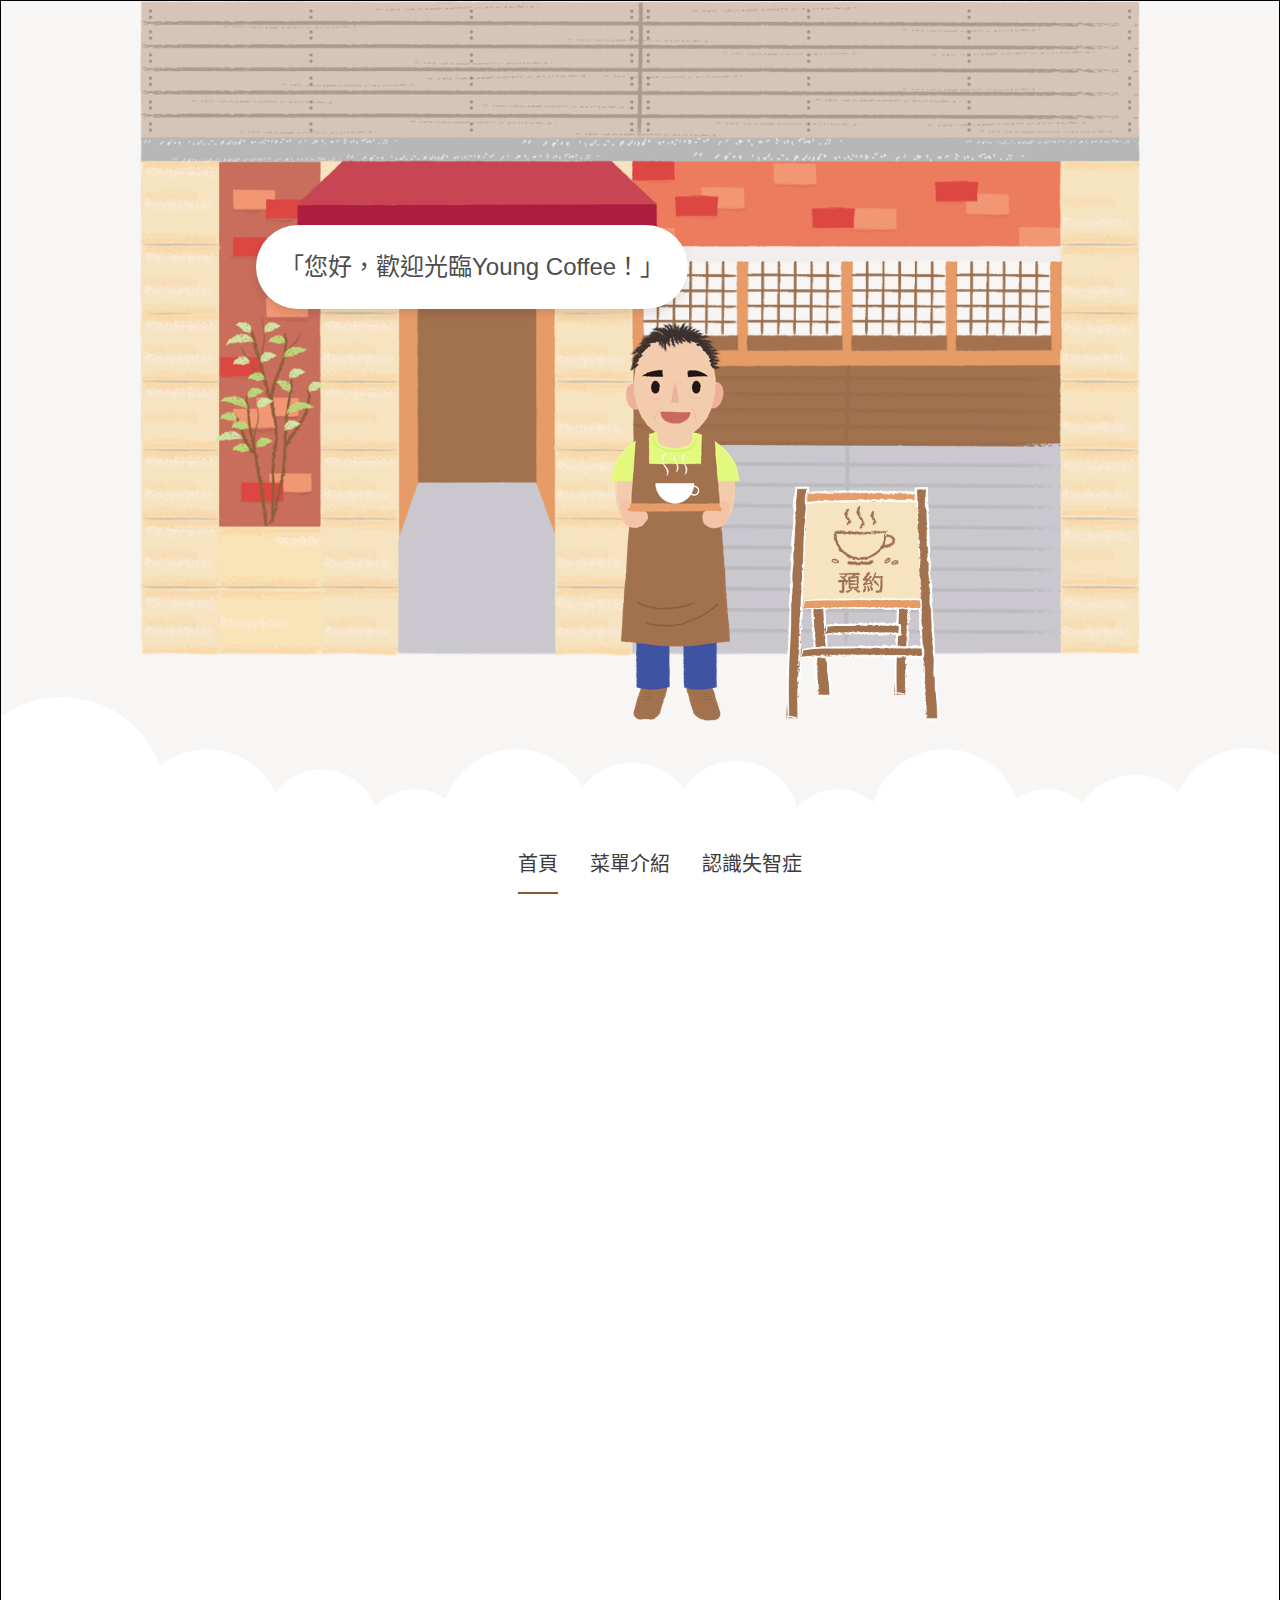
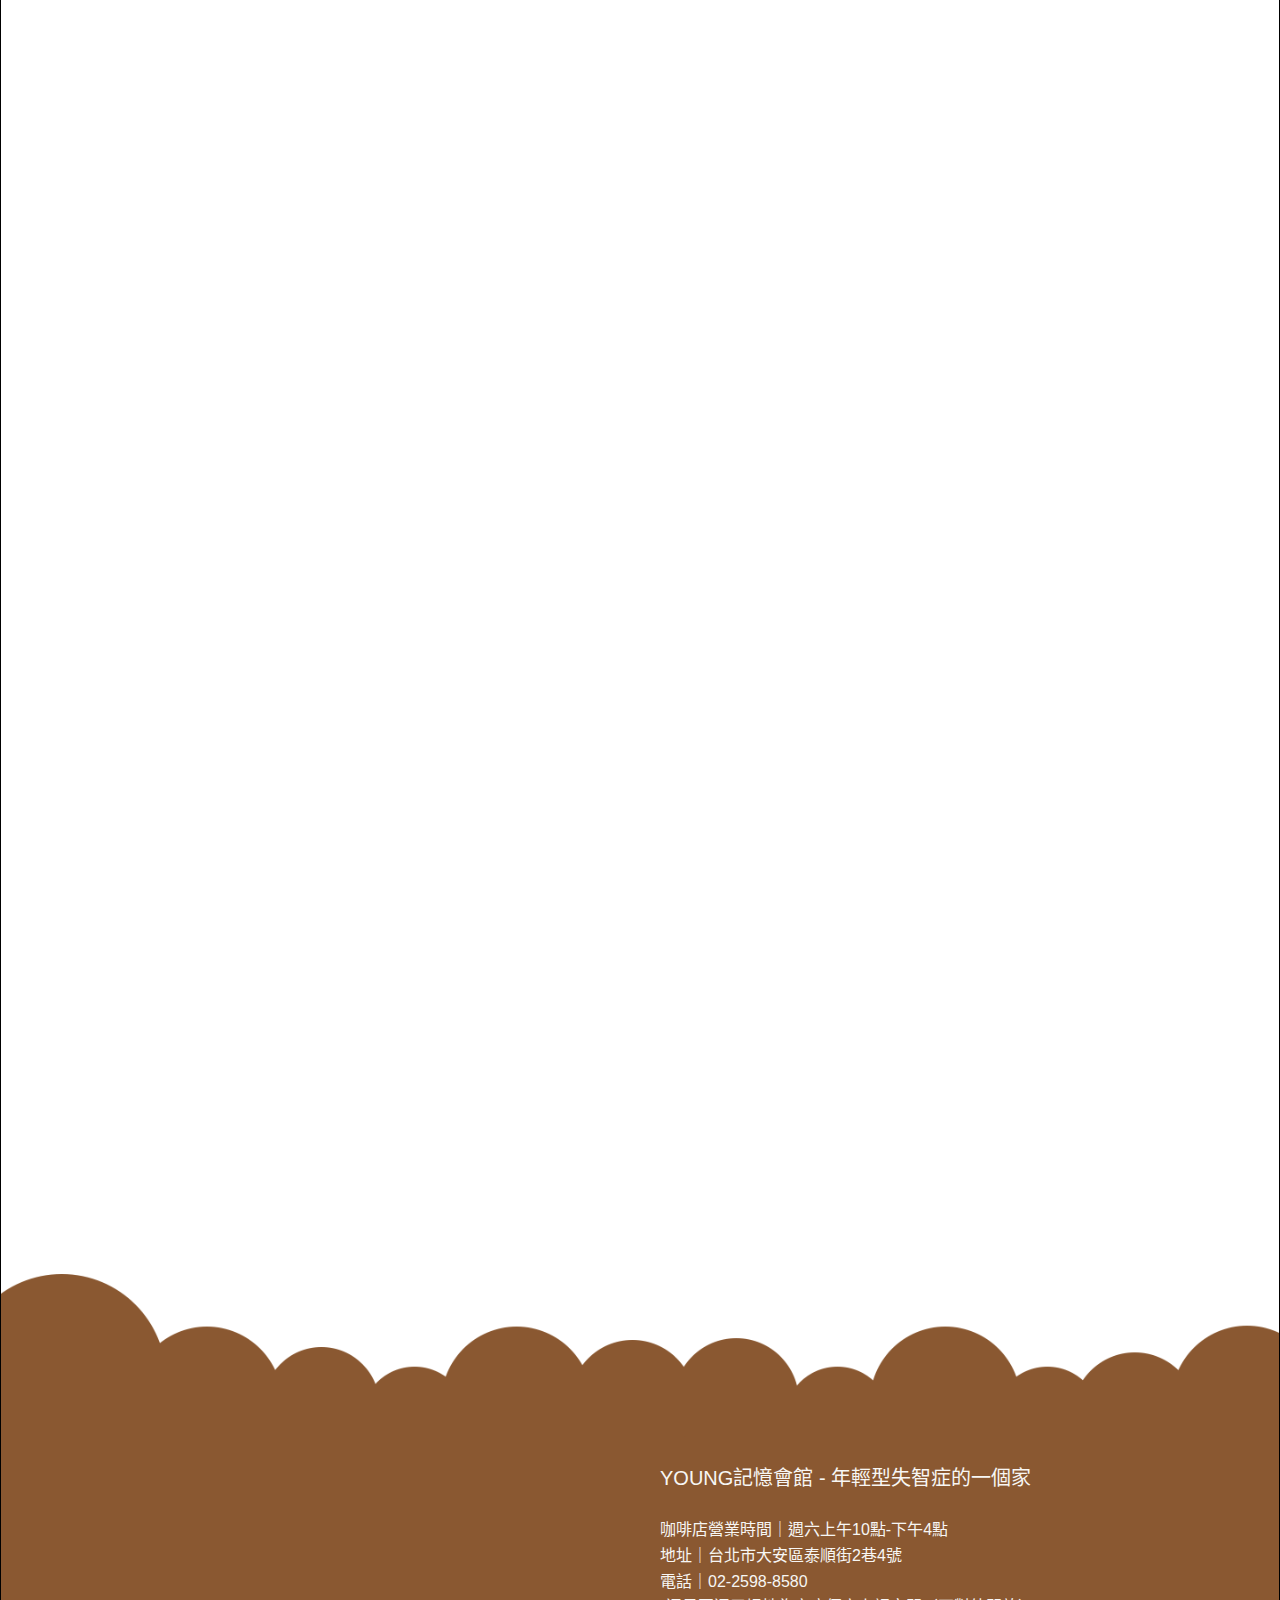
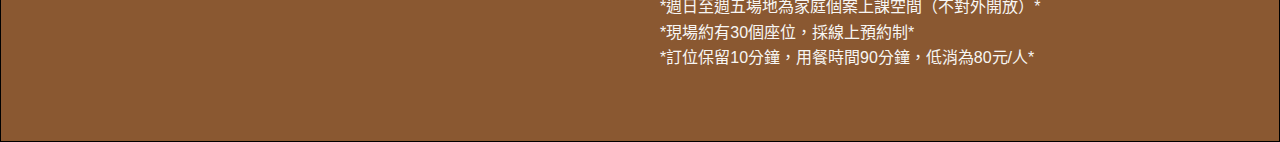
==== commit a73cf07a: "jquery" ====
--- a/index.html
+++ b/index.html
@@ -16,16 +16,16 @@
 	<div class="wrapper bg-color-secondary">
 		<!-- start hero -->
 		<div class="hero">
-			<div class="hero_img img-fluid">
+			<div class="hero_img img-fluid wow fadeIn" data-wow-duration="2s">
 				<img src="img/房子.png" alt="">
-				<div class="hero_mrlin img-fluid animated fadeIn">
+				<div class="hero_mrlin img-fluid wow fadeIn" data-wow-duration="2s">
 					<img src="img/林大哥.png" alt="">
 				</div>
-				<div class="reservation img-fluid animated zoomIn">
+				<div class="reservation img-fluid wow fadeIn" data-wow-duration="3s">
 					<a href="https://www.surveycake.com/s/KpwPR"><img src="img/reservation@3x.png" alt=""></a>	
 				</div>
 			</div>	
-			<div class="hero_txt animated slideInUp"><h2>「您好，這是一間偶爾會送錯餐的咖啡館！」</h2>
+			<div class="hero_txt wow slideInUp" data-wow-duration="2s"><h3>「您好，歡迎光臨Young Coffee！」</h3>
 			</div>			
 		</div>
 		<!-- end hero -->
@@ -40,11 +40,11 @@
 						<ul>
 							<li><a href="index.html" class="currant">首頁</a></li>
 							<li><a href="menu.html">菜單介紹</a></li>
-							<li><a href="otherweb.html">友站連結</a></li>
+							<li><a href="otherweb.html">認識失智症</a></li>
 						</ul>
 						
 					</div>					
-				<div class="row justify-content-center">
+				<div class="row justify-content-center wow fadeIn" data-wow-duration="2s">
 					<div class="col-md-6">
 						<iframe width="100%" height="300" src="https://www.youtube.com/embed/9ApBZkuXdgc" frameborder="0" allow="accelerometer; autoplay; encrypted-media; gyroscope; picture-in-picture" allowfullscreen></iframe>
 					</div>
@@ -57,7 +57,7 @@
 						<a class="btn" href="https://www.surveycake.com/s/KpwPR" >我要預約</a>					
 					</div>
 				</div>
-				<div class="row service">
+				<div class="row service wow fadeIn" data-wow-duration="3s">
 					<div class="col-sm-12">
 						<div class="content_title">
 							<img class="title_icon" src="img/title_left.png" alt=""><h3>Young Coffee服務項目</h3><img class="title_icon" src="img/title_right.png" alt="">
@@ -66,46 +66,22 @@
 					</div>
 					<div class="content_item col-6 col-sm-6 col-md-3">
 						<img class="img-fluid" src="img/sevice1.png" alt="">
-						<h4 class="item_txt">餐食服務</h4>
+						<p class="item_txt">餐食服務</p>
 					</div>
 					<div class="content_item col-6 col-sm-6 col-md-3">
 						<img class="img-fluid" src="img/sevice2.png" alt="">
-						<h4 class="item_txt">諮詢服務</h4>
+						<p class="item_txt">諮詢服務</p>
 					</div>
 					<div class="content_item col-6 col-sm-6 col-md-3">
 						<img class="img-fluid" src="img/sevice3.png" alt="">
-						<h4 class="item_txt">會議包場<br>＊請先洽詢＊</h4>
+						<p class="item_txt">會議包場<br>＊請先洽詢＊</p>
 					</div>
 					<div class="content_item col-6 col-sm-6 col-md-3">
 						<img class="img-fluid" src="img/sevice4.png" alt="">
-						<h4 class="item_txt">餅乾預定<br>＊請先洽詢＊</h4>
+						<p class="item_txt">餅乾預定<br>＊請先洽詢＊</p>
 					</div>	
 				</div>
-				<div class="row alert">
-					<div class="col-sm-12">
-						<div class="content_title">
-							<img class="title_icon" src="img/title_left.png" alt=""><h3>年輕型失智症是什麼？</h3><img class="title_icon" src="img/title_right.png" alt="">
-						</div>
-						<h4 class="content_subtitle">大多數人認為失智症只會發生在老年人身上，但你知道嗎，其實年輕人也是會得失智症！</h4>
-					</div>
-					<div class="content_item col-6 col-sm-6 col-md-3">
-						<img class="img-fluid" src="img/alert1.png" alt="">
-						<h4 class="item_txt">台灣年輕型失智症人口約有一萬兩千人</h4>
-					</div>
-					<div class="content_item col-6 col-sm-6 col-md-3">
-						<img class="img-fluid" src="img/alert2.png" alt="">
-						<h4 class="item_txt">65歲以下被診斷為失智症</h4>
-					</div>
-					<div class="content_item col-6 col-sm-6 col-md-3">
-						<img class="img-fluid" src="img/alert3.png" alt="">
-						<h4 class="item_txt">易怒、幻覺、時常跌倒等都是失智症的症狀</h4>
-					</div>
-					<div class="content_item col-6 col-sm-6 col-md-3">
-						<img class="img-fluid" src="img/alert4.png" alt="">
-						<h4 class="item_txt">患者早期較無病識感往往家人會比患者擔心</h4>
-					</div>	
-				</div>
-				<div class="row justify-content-around">
+				<div class="row justify-content-around wow fadeIn" data-wow-duration="2s">
 					<div class="mrlin_couple img-fluid col-md-5">
 						<img src="img/couple@2x.png" alt="">
 					</div>
@@ -123,7 +99,7 @@
 						幸好，在失智症協會的輔導與幫助下，透過做餅乾與沖泡咖啡，和夥伴服務客人，運用雙手創造自我價值，也找回了對於生活的熱情與動力。</p>
 					</div>
 				</div>
-				<div class="row">
+				<div class="row wow zoomIn">
 					<div class="banner img-fluid col-sm-12">
 						<img src="img/banner@2x.png" alt="">
 						<div class="banner_inner">
@@ -166,6 +142,11 @@
 		</div>
 		<!-- end footer -->
 	</div>
+	<!-- javascript -->
+	<script src="js/wow.min.js"></script>
+	 <script>
+      new WOW().init();
+      </script>
 	
 </body>
 </html>--- a/css/style.css
+++ b/css/style.css
@@ -31,16 +31,19 @@
 }
 .hero_txt{
 	display:block;
-	color: #fff;
-	background-color: rgba(0,0,0,.5);
+	color: #4d4d4d;
+	/*background-color: rgba(0,0,0,.2);*/
+	background-color: #fff;
 	padding: 24px;
 	position: absolute;
-	top:20%;
-	left: 10%;
-}
-.hero_txt h2{
+	top:25%;
+	left: 20%;
+	border-radius: 80px;
+	box-shadow:0px 5px 10px 0px rgba(0, 0, 0, 0.1); 
+}
+.hero_txt h3{
 	font-weight: 300;
-	text-shadow: 0 5px 5px rgba(0,0,0,.5)
+	/*text-shadow: 0 5px 5px rgba(0,0,0,.5);*/
 }
 .reservation{
 	width: 154px;
@@ -49,10 +52,26 @@
 	bottom:-10%;
 	right: 20%;
 	transition: .3s;
-}
+	
+}
+
 .reservation img{
 	width: 100%;
-}
+	animation: heartbeat 2s 1s infinite;
+}
+@keyframes heartbeat{
+	0%{
+		transform:scale(1);
+	}
+	50%{
+		transform:scale(1.1);
+	}
+	100%{
+		transform:scale(1);
+	}
+}
+
+
 .reservation:hover{
 	transform: translateY(-5px);
 }
@@ -175,6 +194,7 @@
 }
 .content_title h3{
 	margin: 0 16px;
+	font-weight: 400;
 }
 .content_title .title_icon{
 	width: 40px;
@@ -193,18 +213,24 @@
 	line-height: 32px;
 	padding:8px 24px;
 	border-radius: 24.5px;
+	transition:.3s;
+}
+.content .btn:hover{
+	transform:scale(1.1);
 }
 .content_subtitle{
 	text-align: center;
 	margin-top: 24px;
 }
-.service,.alert{
+.service{
 	border-top:1px dashed #8A5831;
+	border-bottom:1px dashed #8A5831;
 	padding: 24px 0;
 }
 .content_item{
 	width: 100%;
 	height: auto;
+	padding: 20px;
 }
 .content_item img{
 	width: 100%;
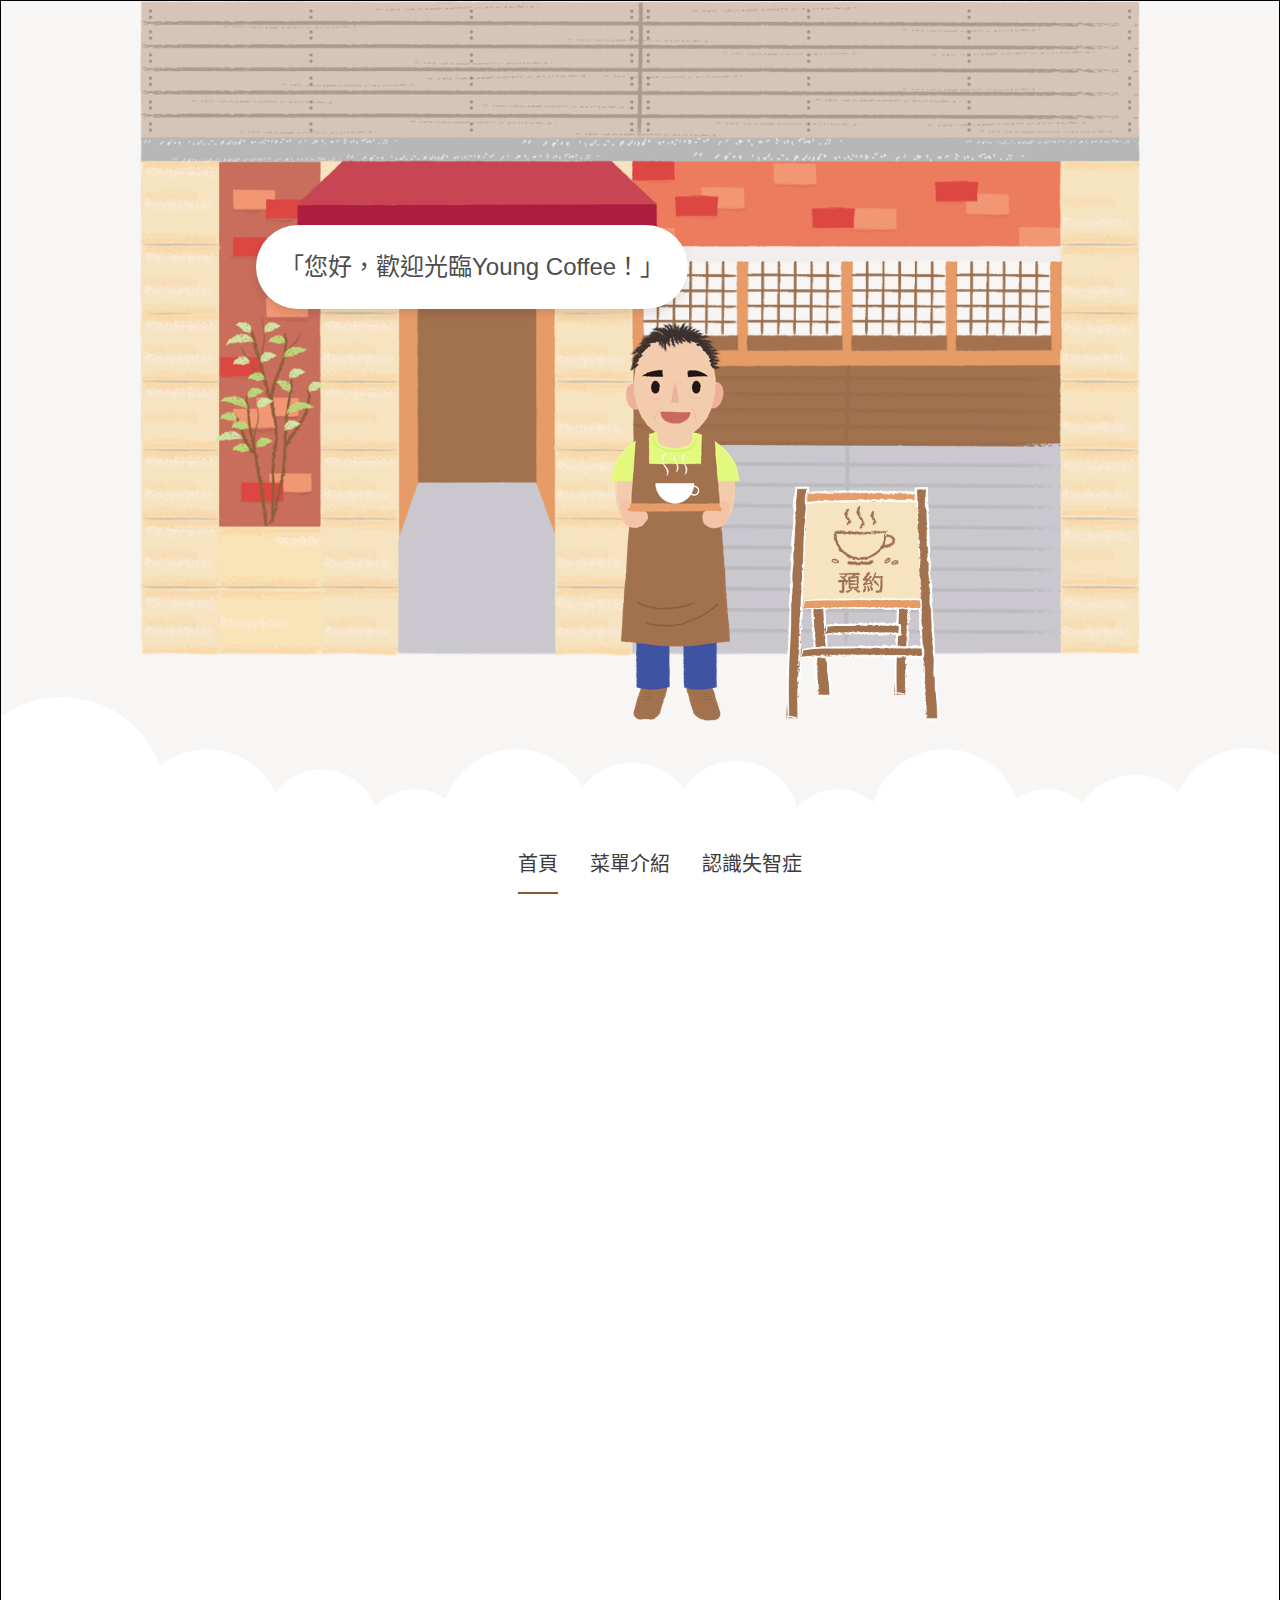
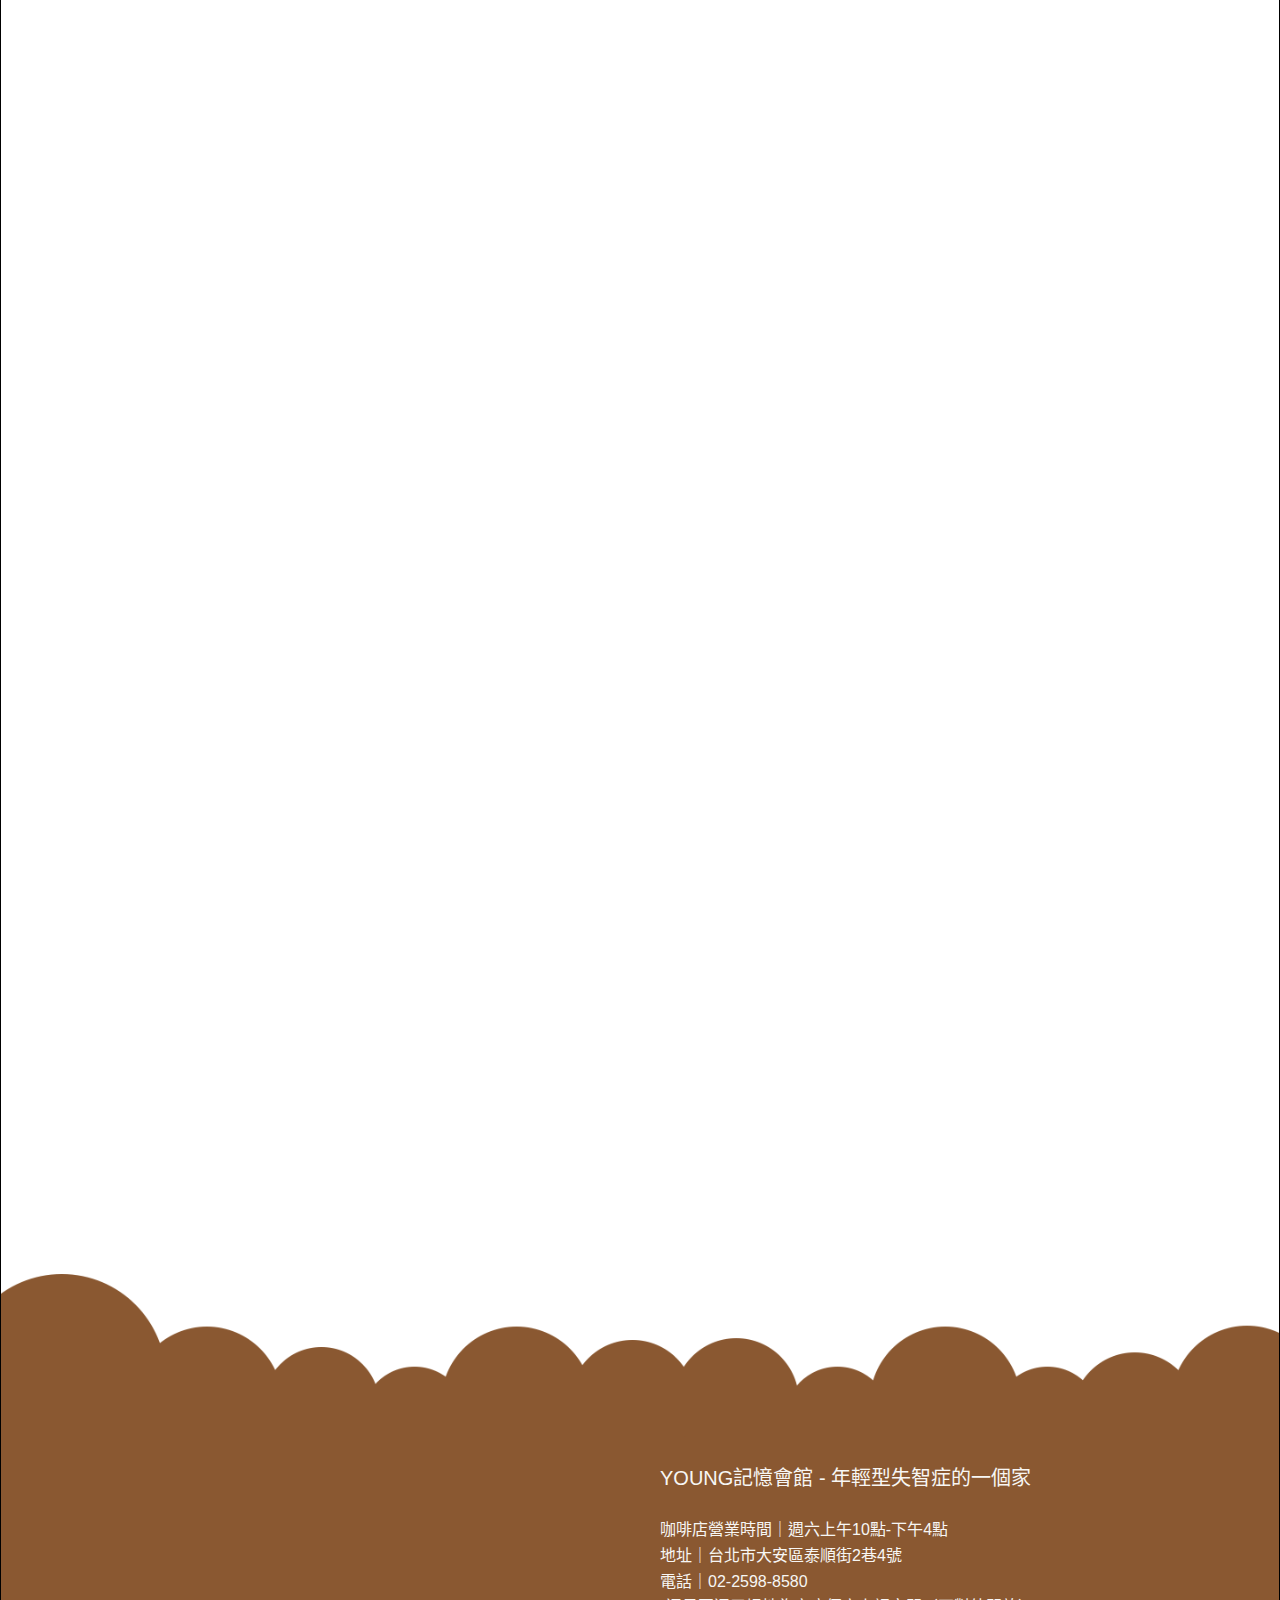
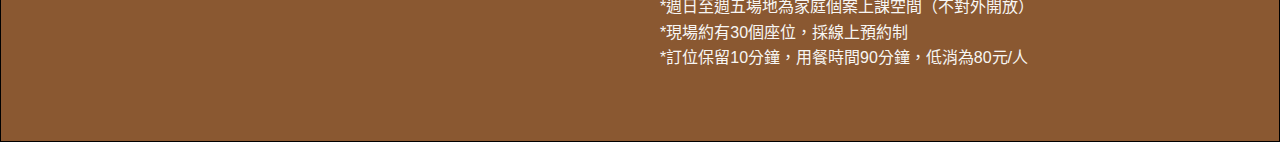
==== commit 9dff6f88: "footer" ====
--- a/index.html
+++ b/index.html
@@ -125,16 +125,12 @@
 					<div class="footer_info col-sm-6 ">
 						<h4 class="color-secondary">YOUNG記憶會館 - 年輕型失智症的一個家</h4>
 						<p class="color-secondary">
-							咖啡店營業時間｜週六上午10點-下午4點 -<br>
-							地址｜台北市大安區泰順街2巷4號 -<br>
+							咖啡店營業時間｜週六上午10點-下午4點<br>
+							地址｜台北市大安區泰順街2巷4號<br>
 							電話｜02-2598-8580<br>
-							*週日至週五場地為家庭個案上課空間（不對外開放）* -<br>
-							*現場約有30個座位，採線上預約制* -<br>
-							*訂位保留10分鐘，用餐時間90分鐘，低消為80元/人*
+							*週日至週五場地為家庭個案上課空間（不對外開放）<br>
+							*現場約有30個座位，採線上預約制<br>
+							*訂位保留10分鐘，用餐時間90分鐘，低消為80元/人
 						</p>
 					</div>
 				</div>
@@ -149,4 +145,4 @@
       </script>
 	
 </body>
-</html>+</html>
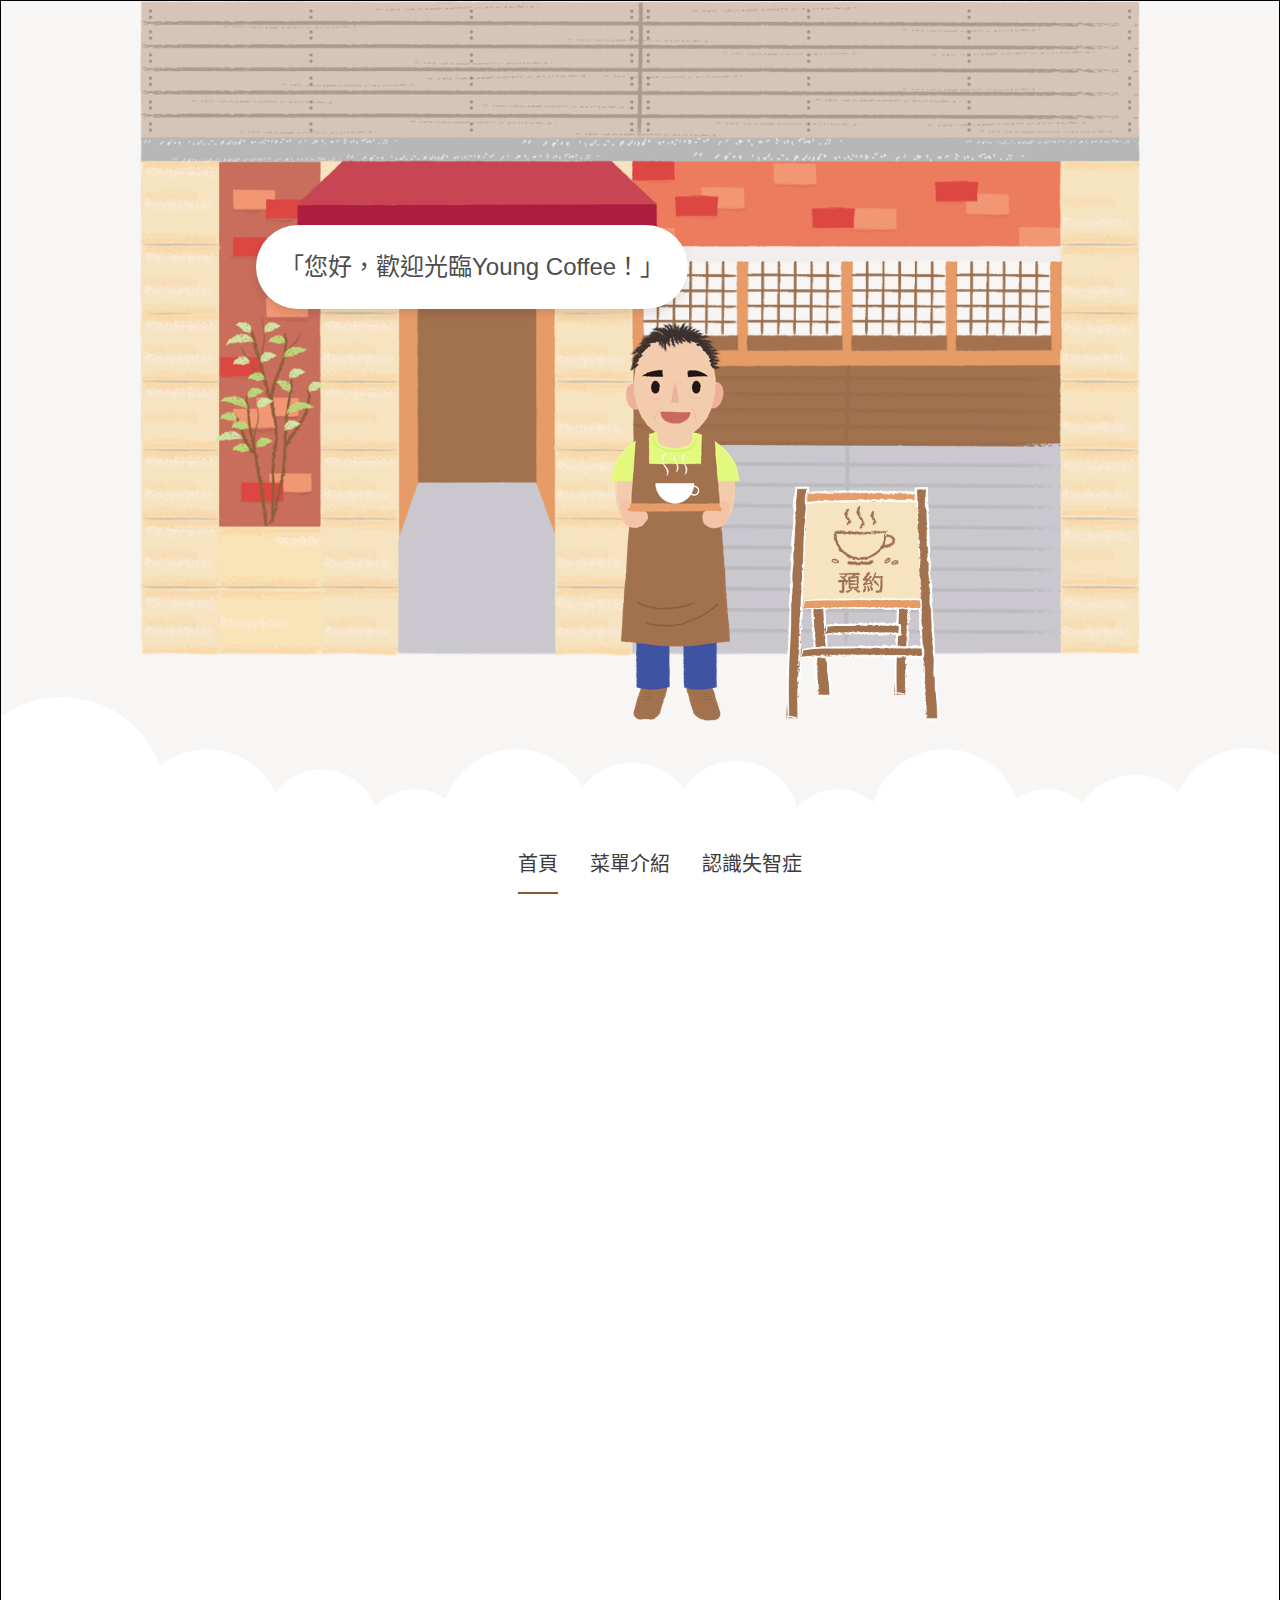
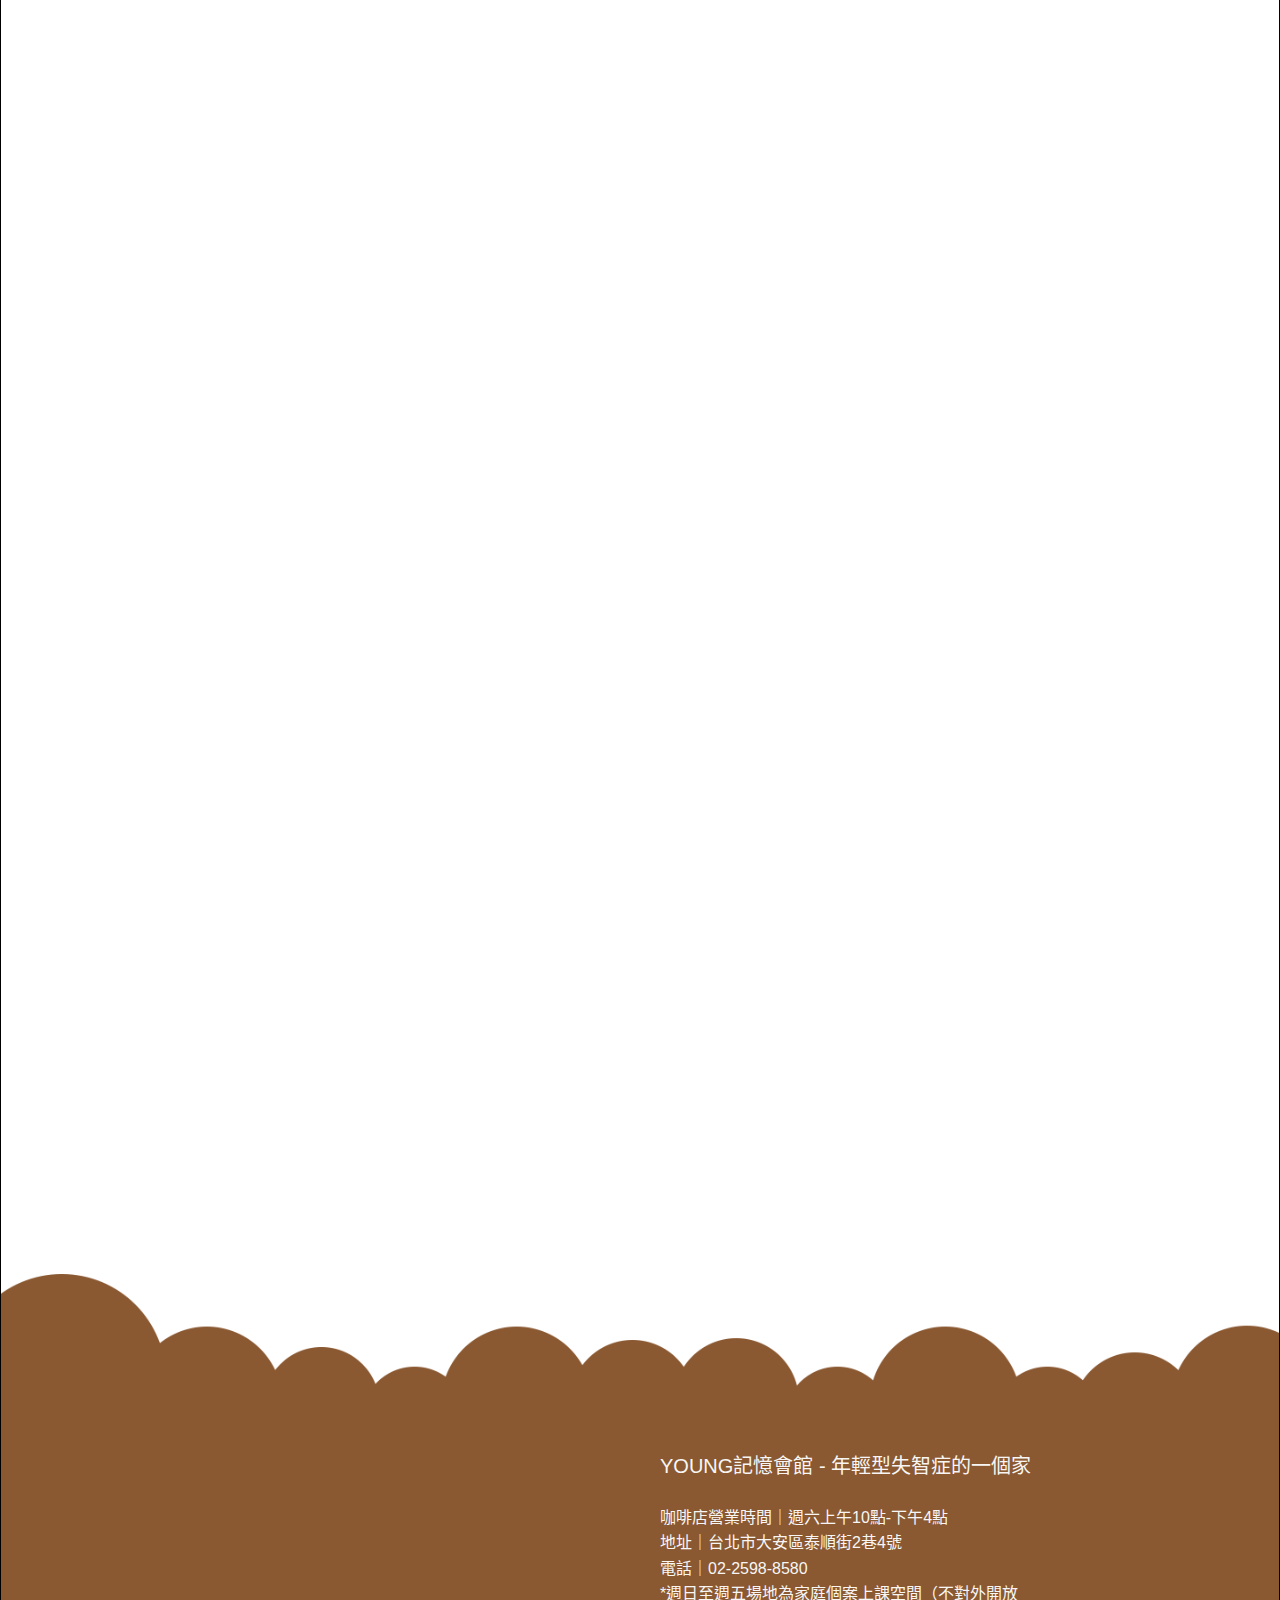
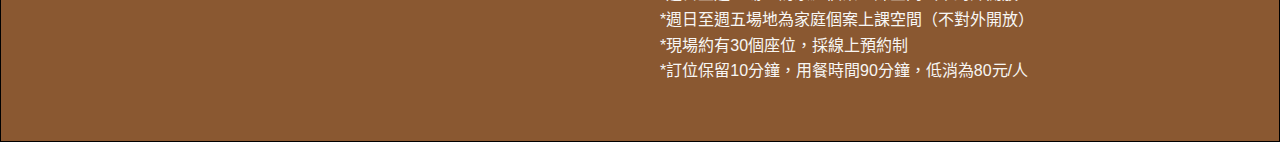
==== commit 6de3a8f4: "Merge branch 'master' of https://github.com/Horsesaycheer/youngcoffee" ====
--- a/index.html
+++ b/index.html
@@ -128,6 +128,7 @@
 							咖啡店營業時間｜週六上午10點-下午4點<br>
 							地址｜台北市大安區泰順街2巷4號<br>
 							電話｜02-2598-8580<br>
+							*週日至週五場地為家庭個案上課空間（不對外開放<br>
 							*週日至週五場地為家庭個案上課空間（不對外開放）<br>
 							*現場約有30個座位，採線上預約制<br>
 							*訂位保留10分鐘，用餐時間90分鐘，低消為80元/人
